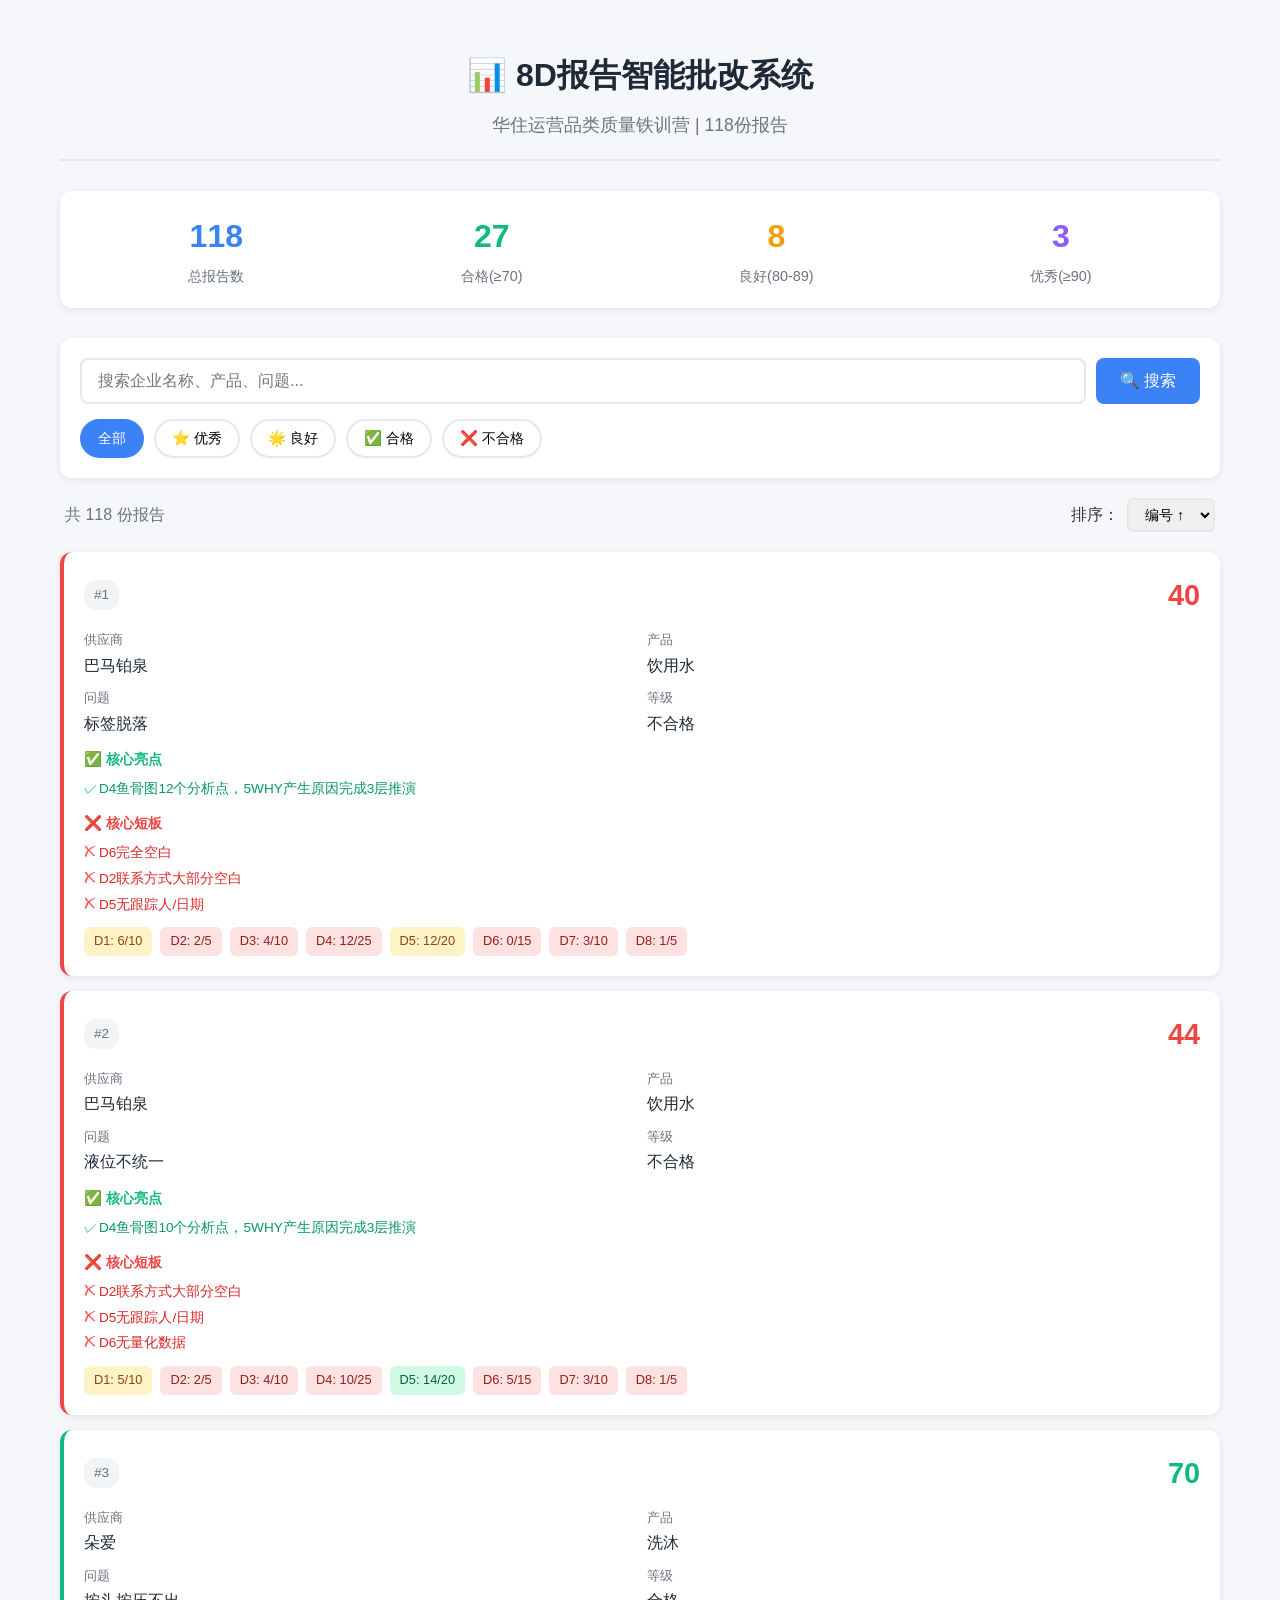
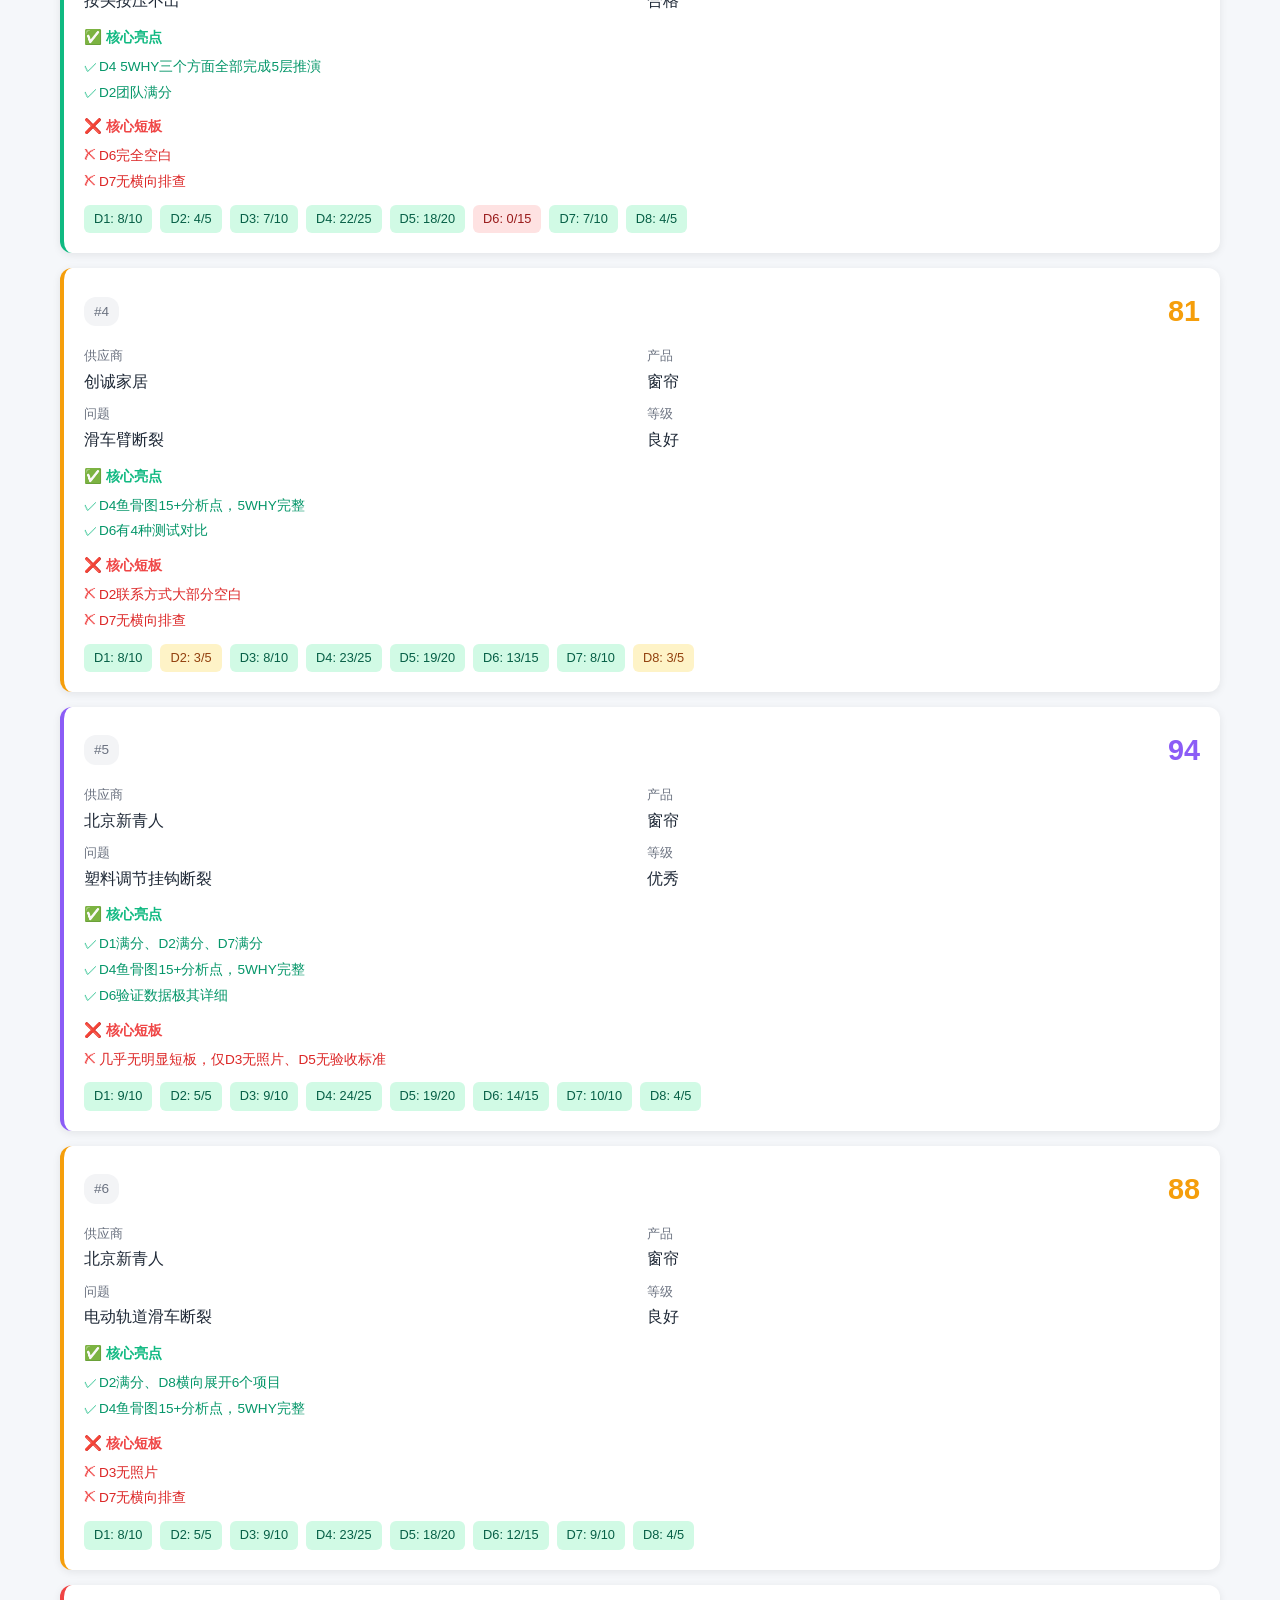
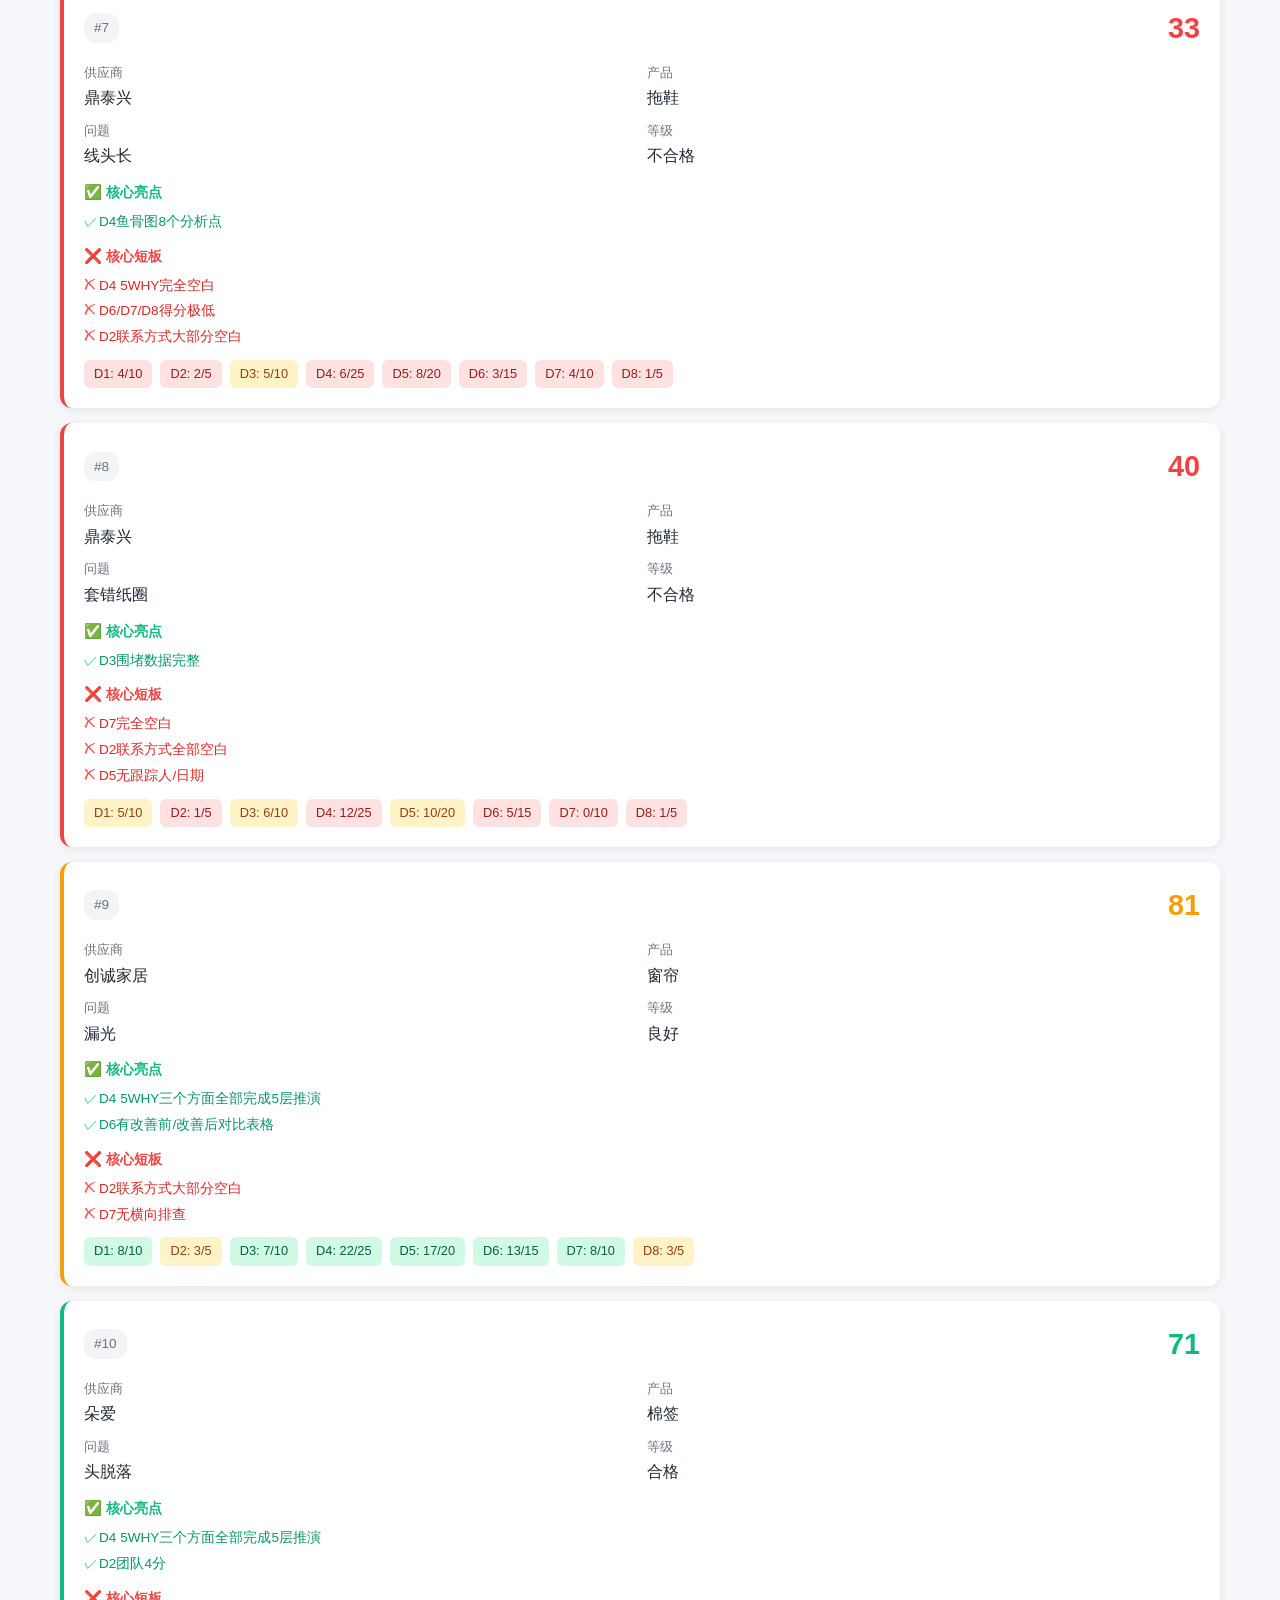
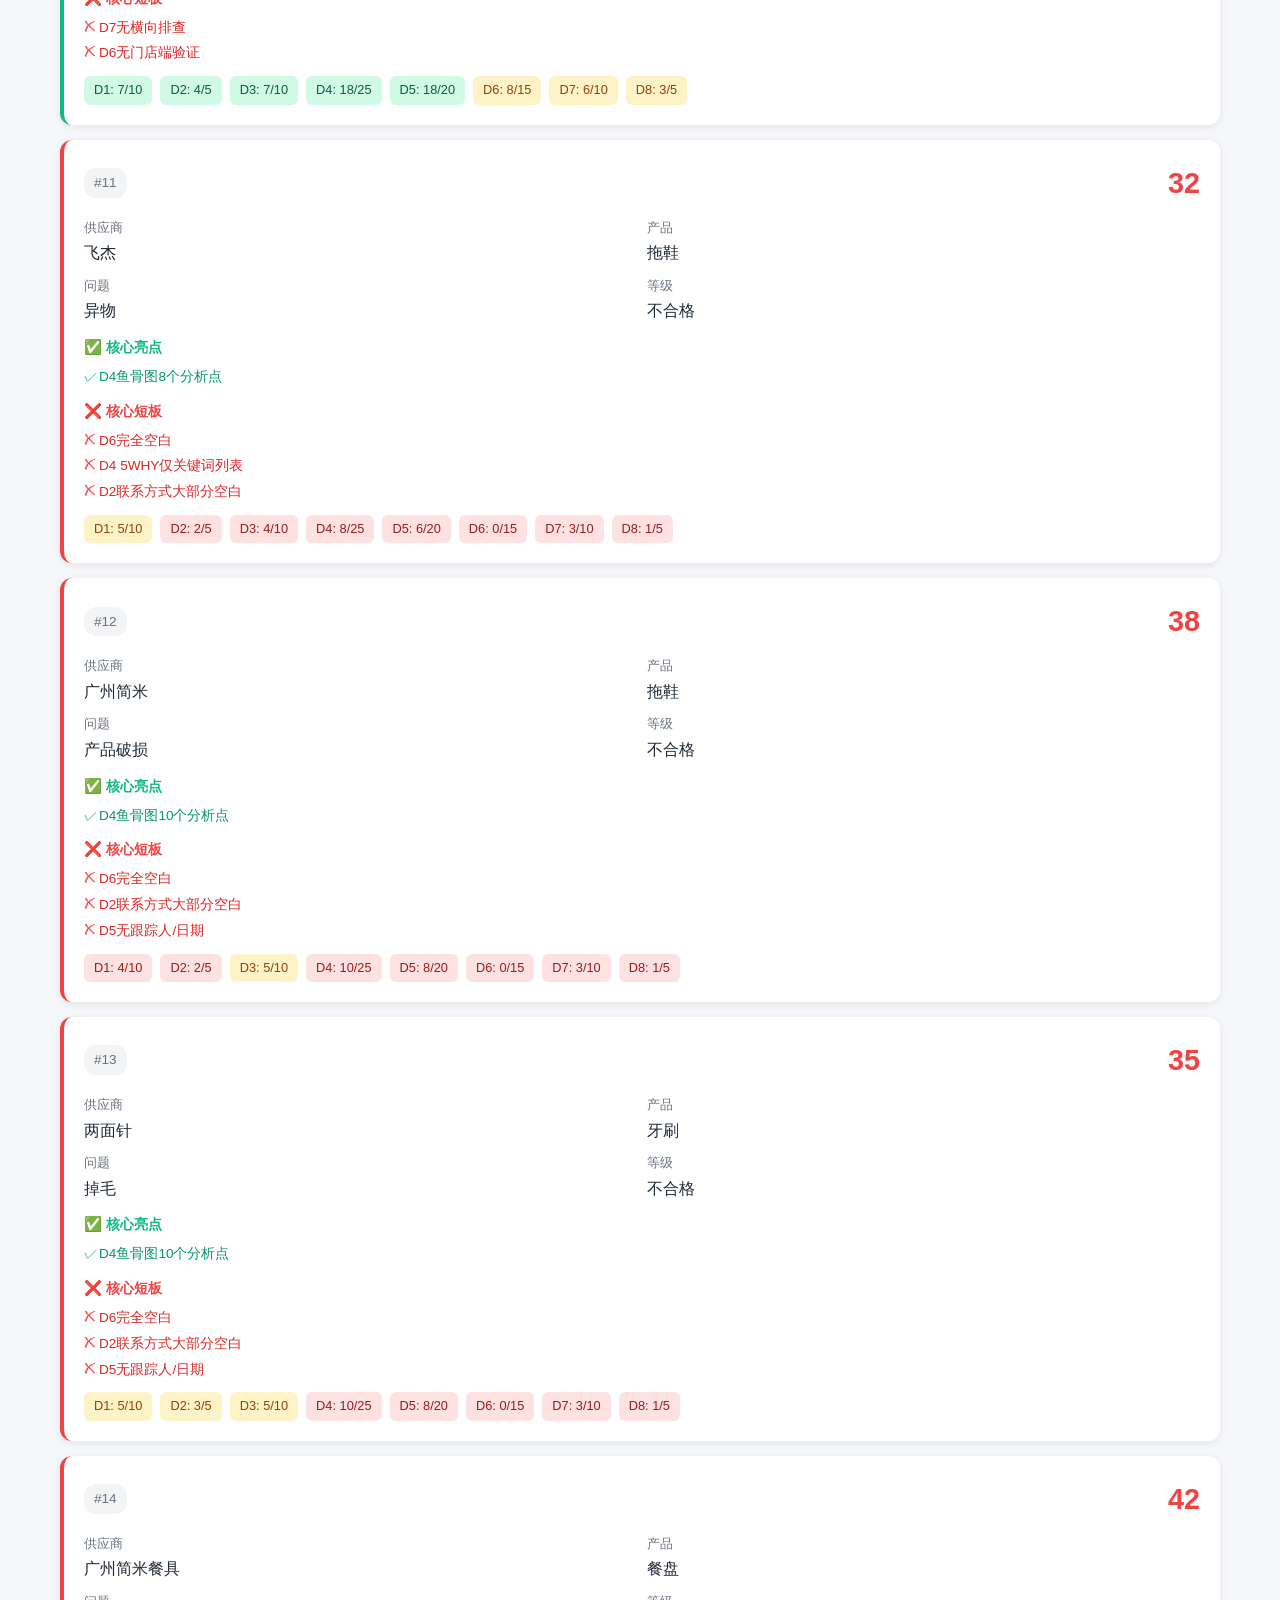
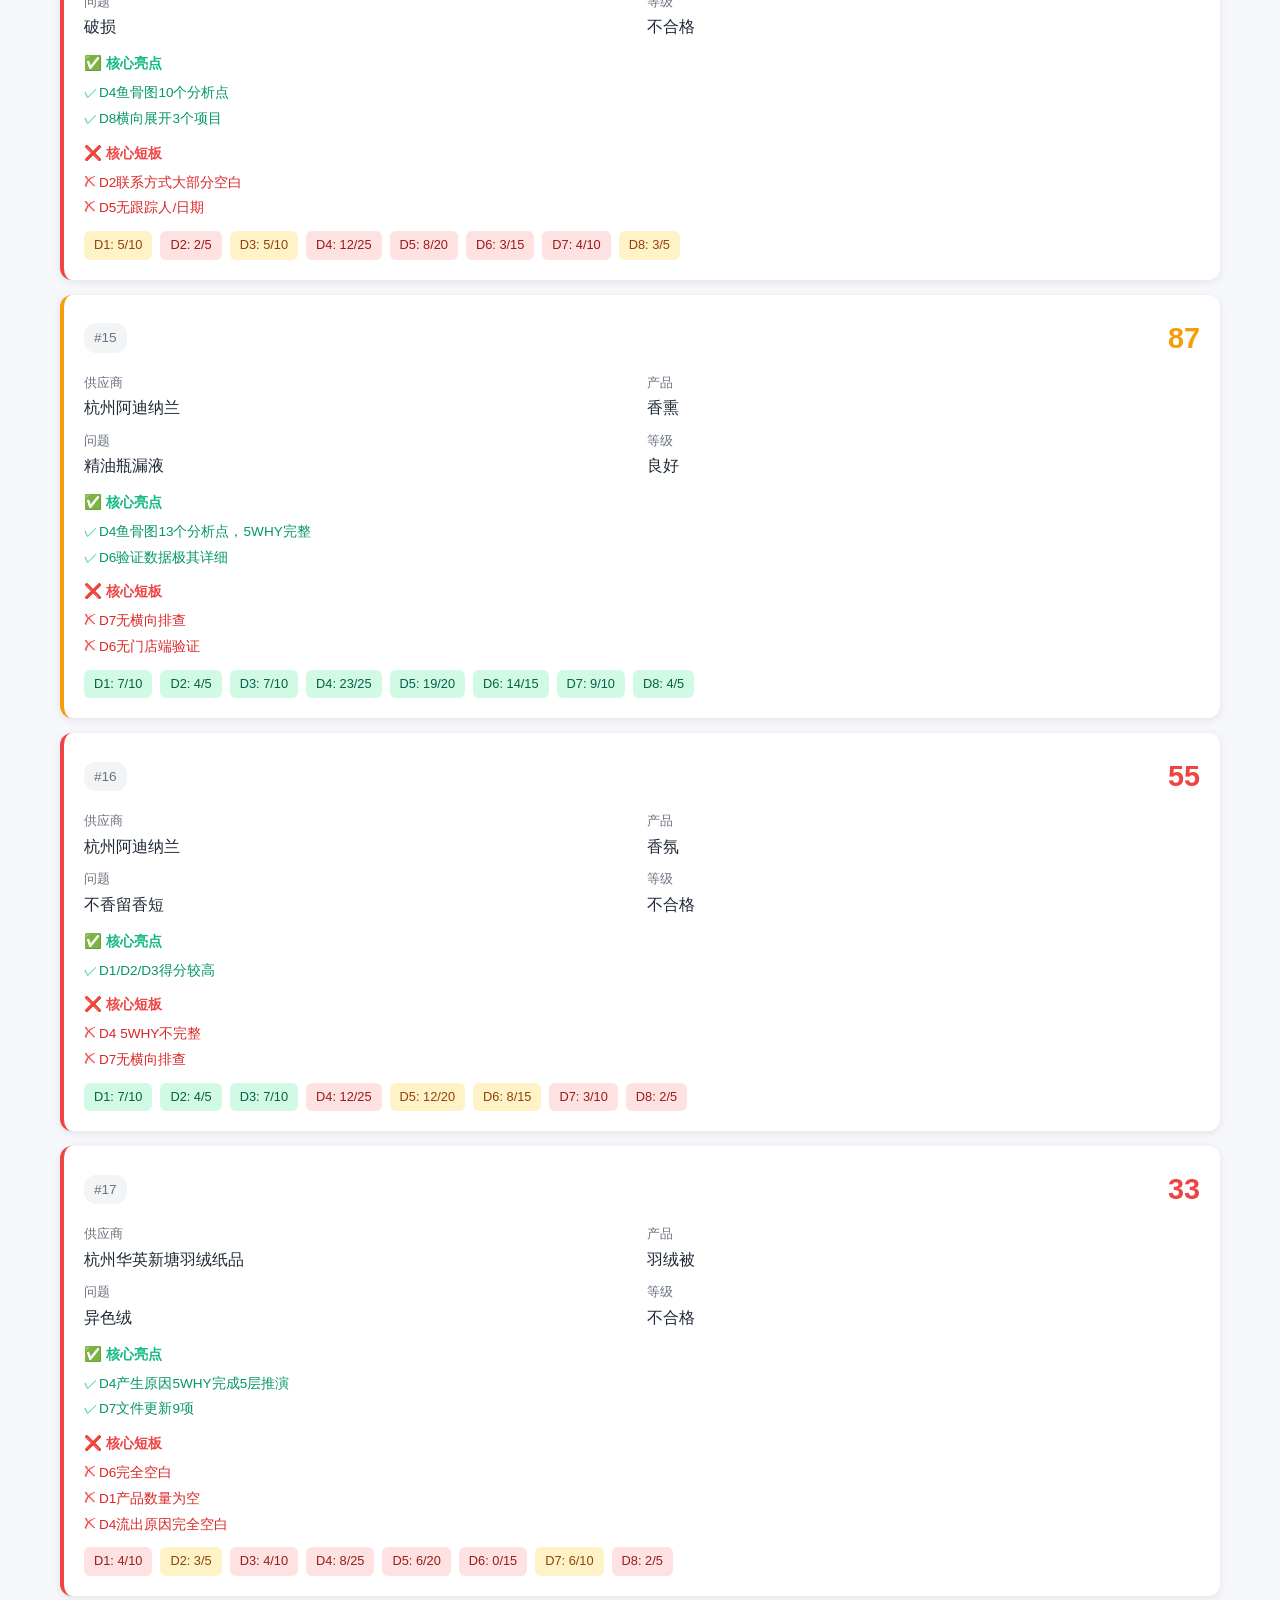
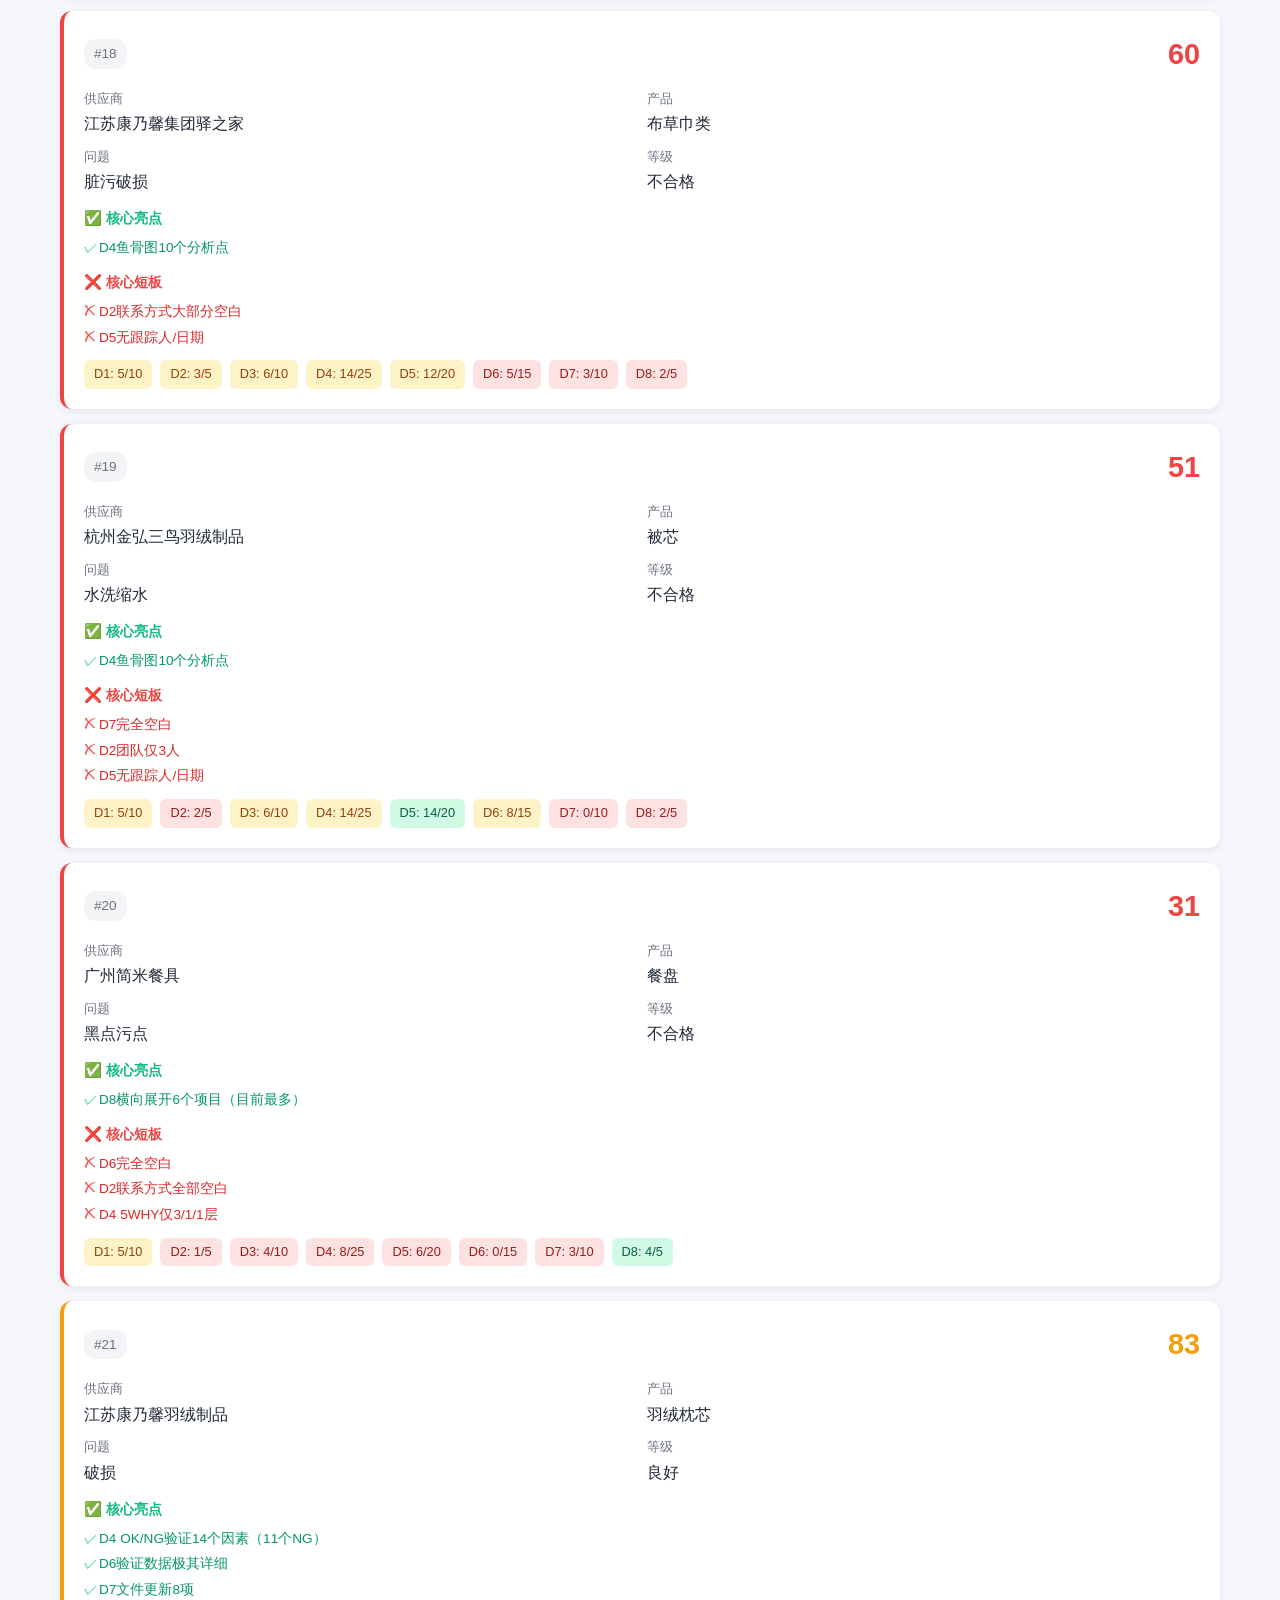
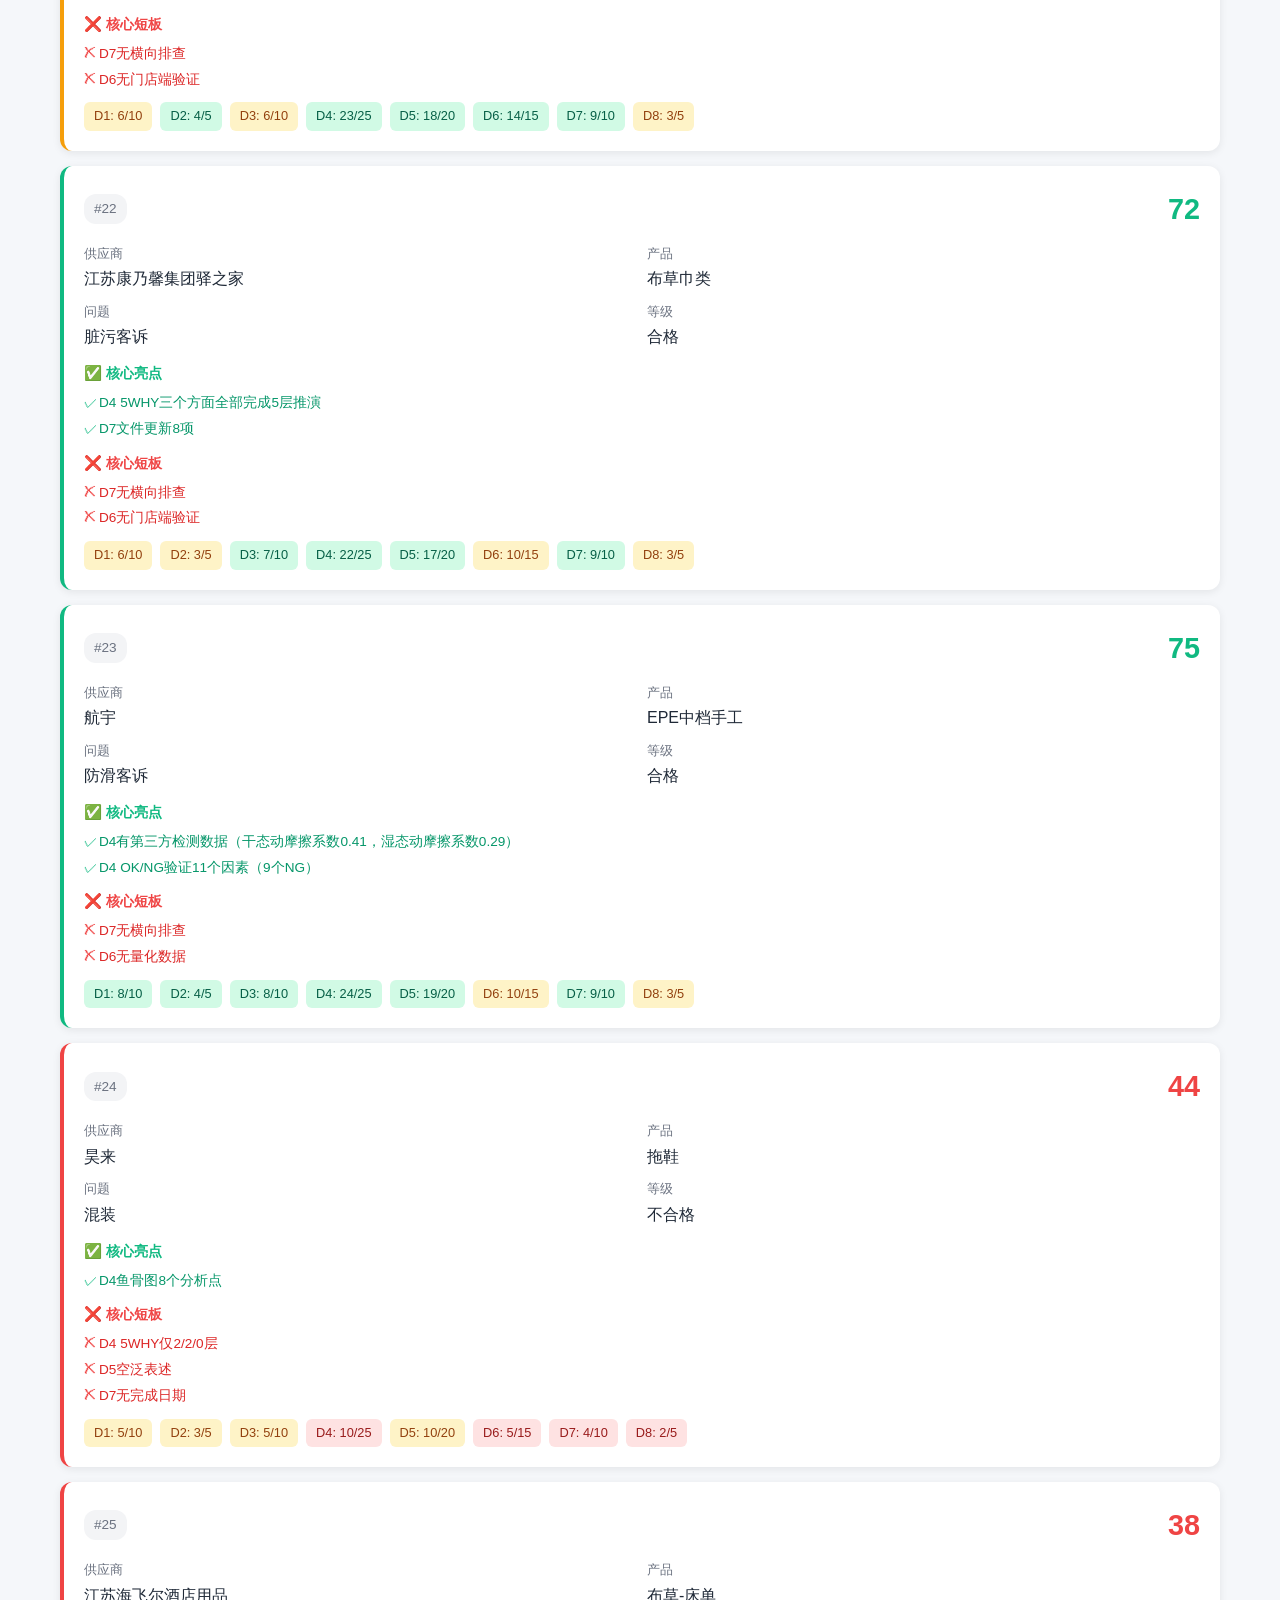
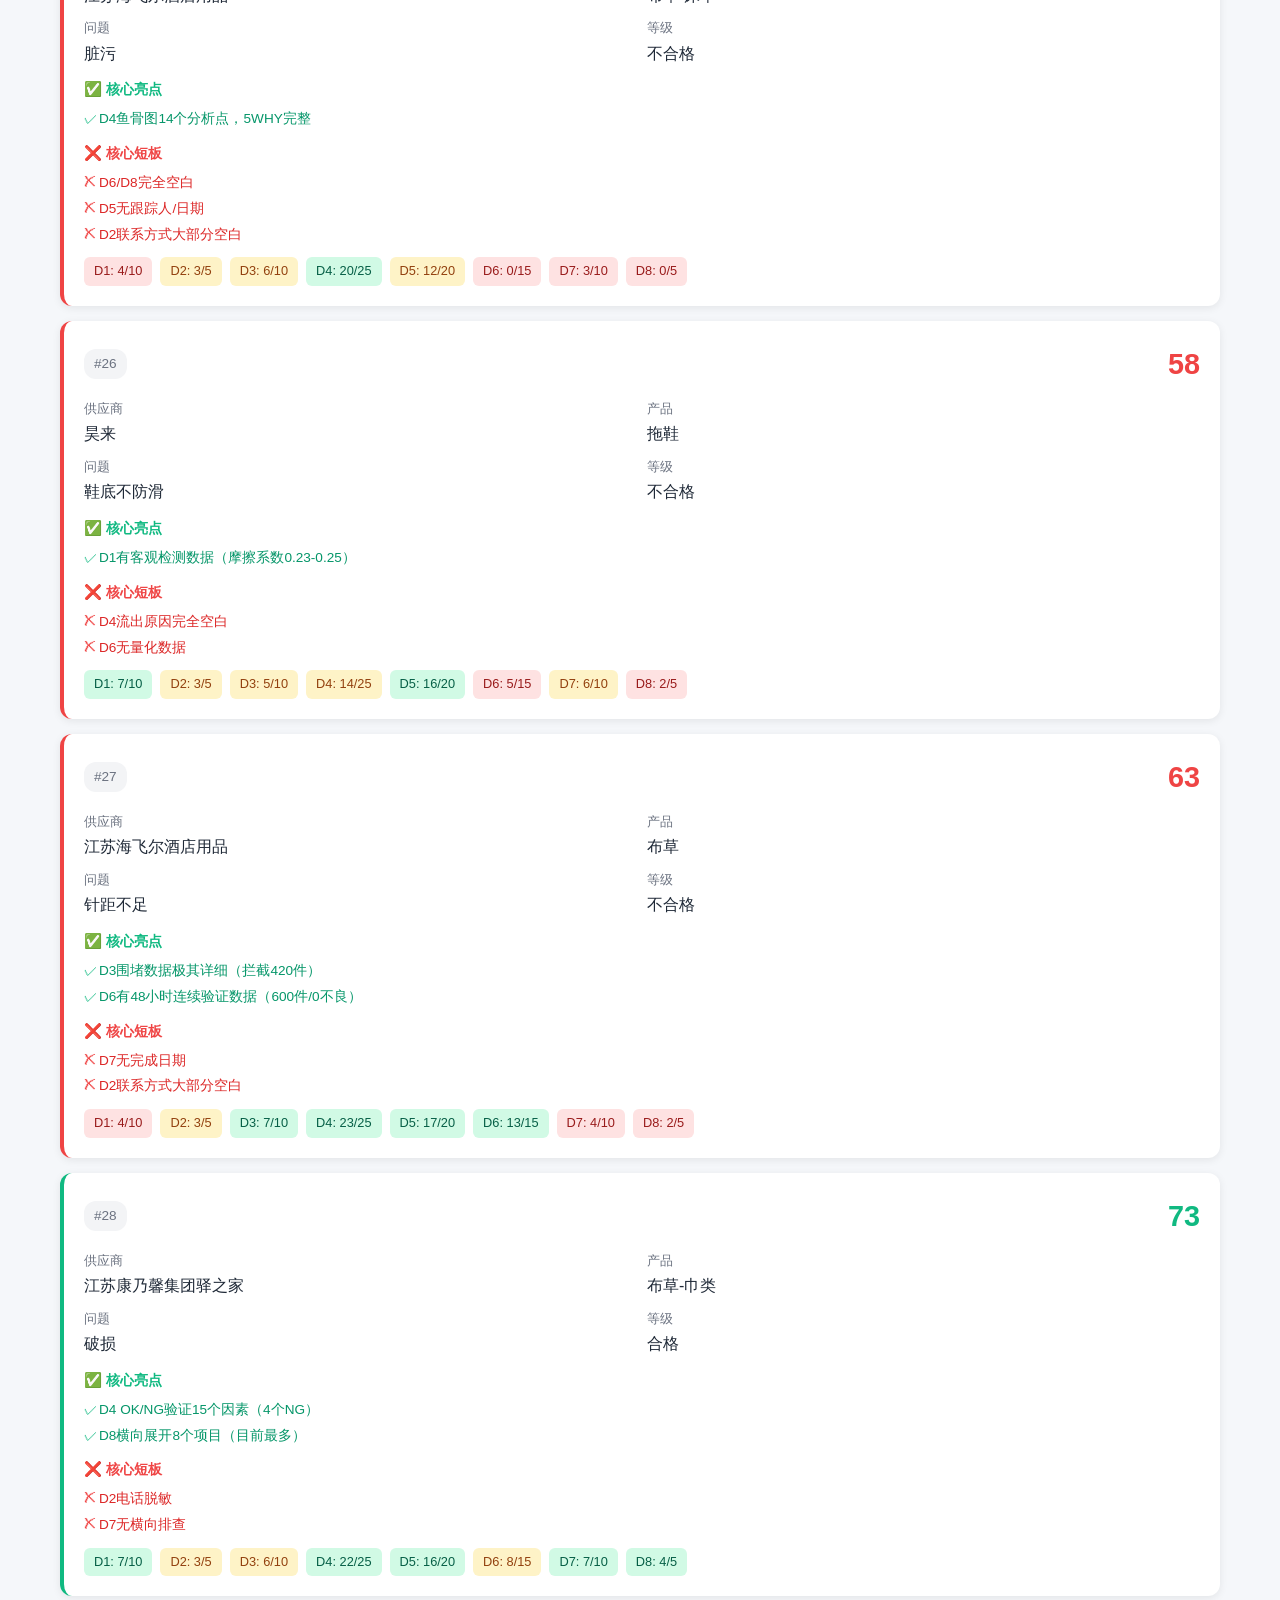
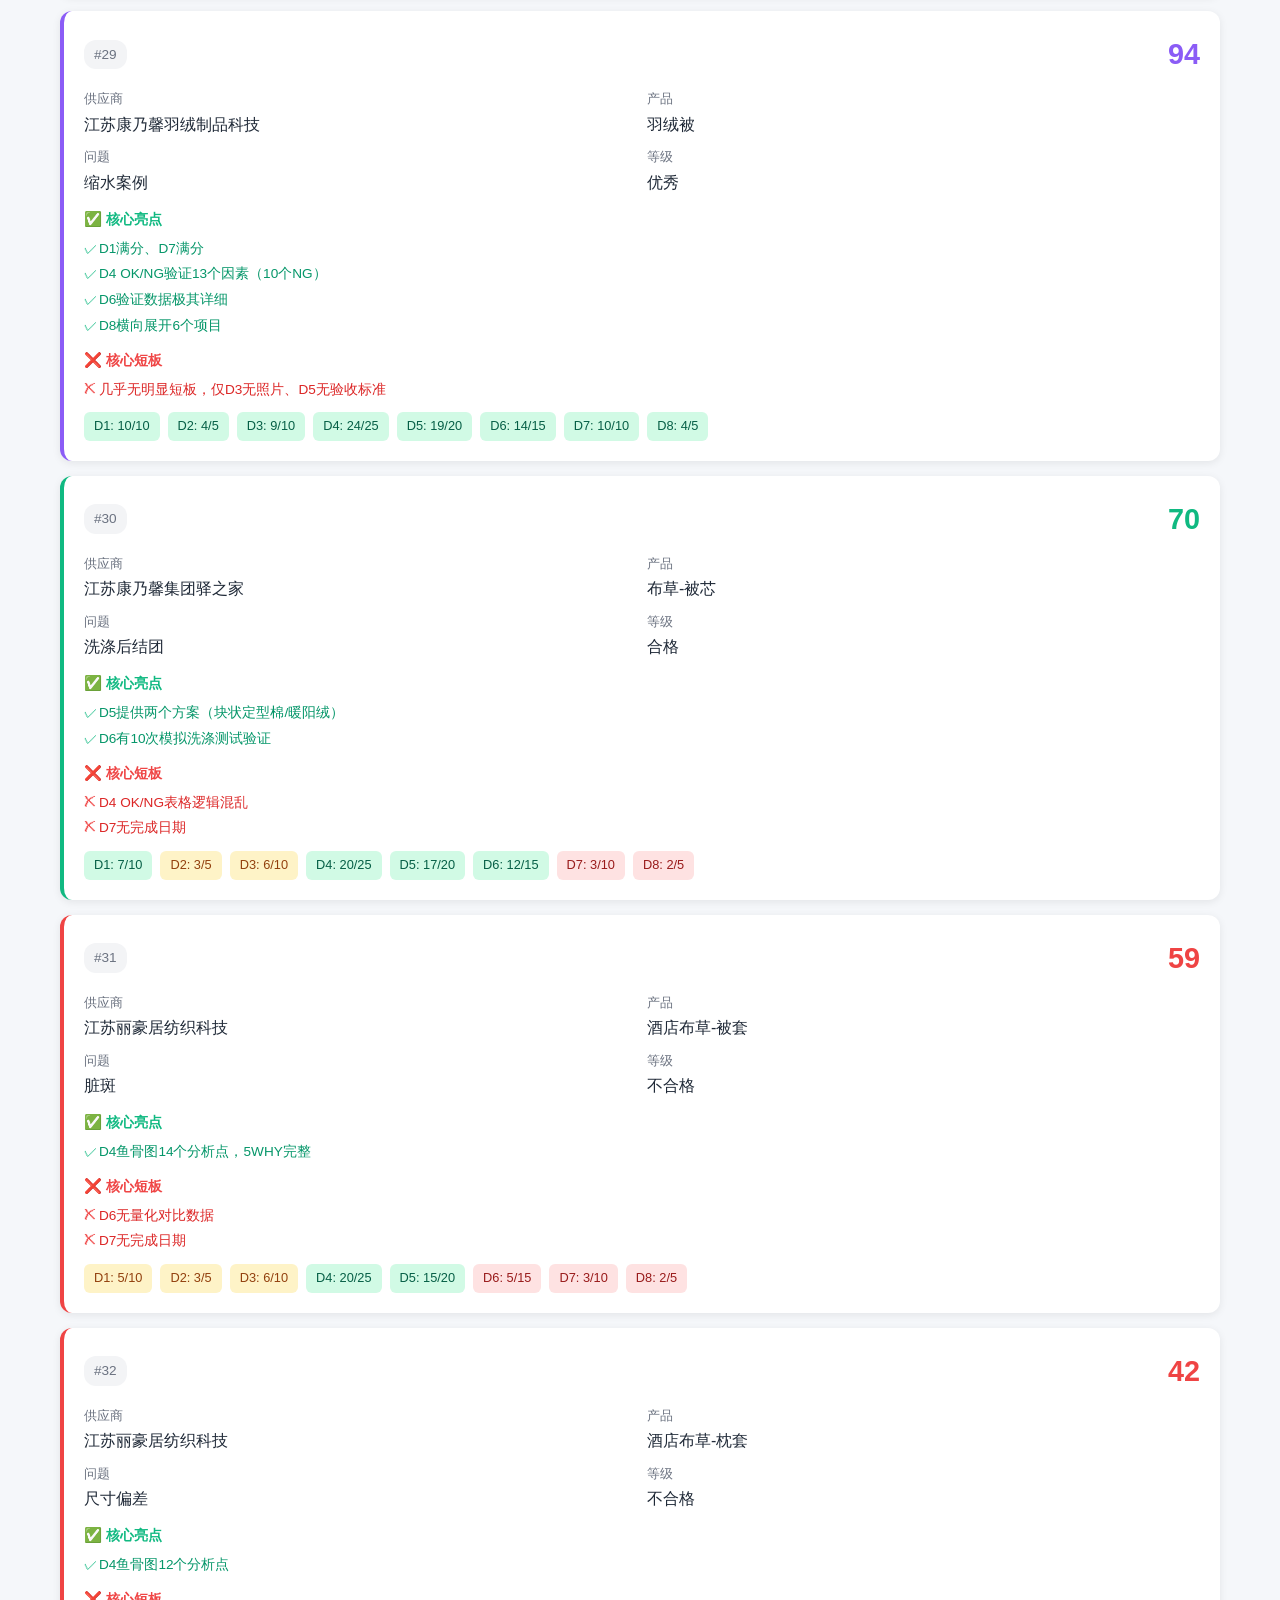
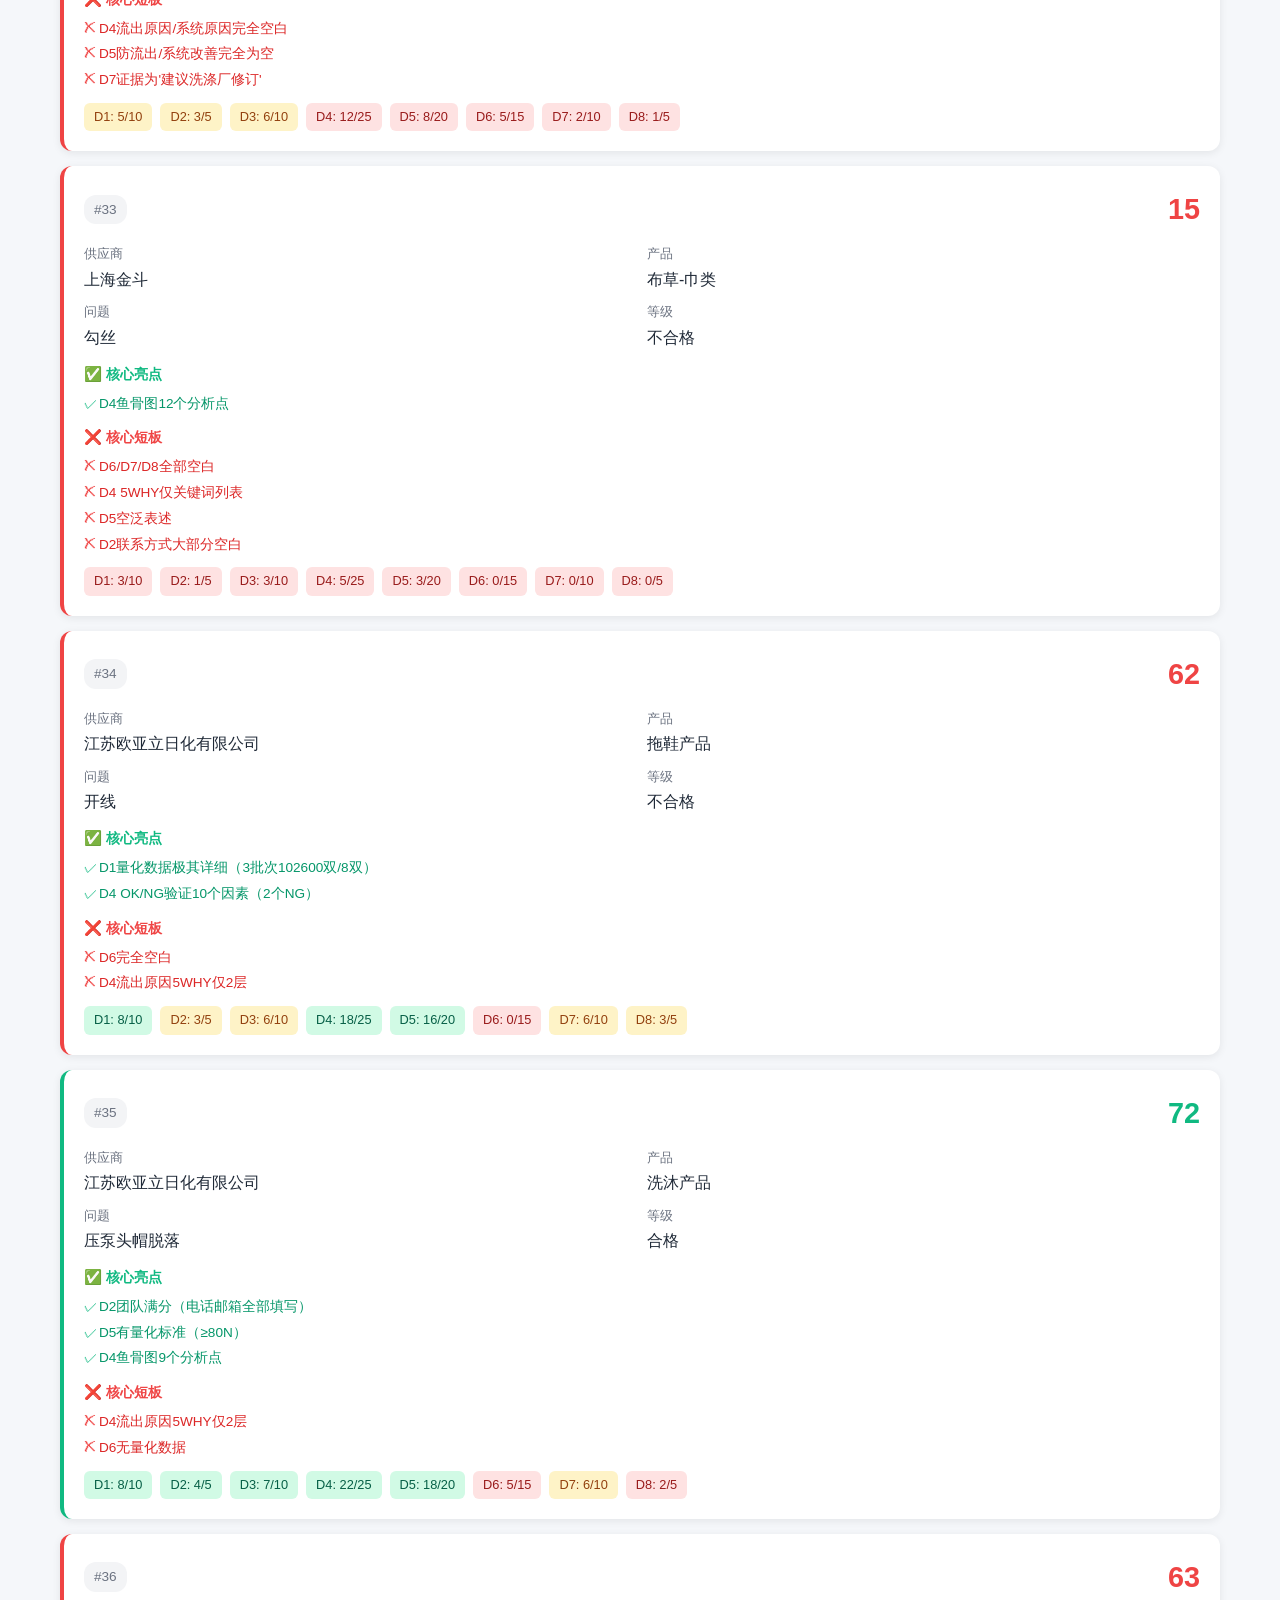
==== index.html @ 848d7a01 "feat: 8D报告智能批改系统 V1.0 - 118份报告完整数据" ====
<!DOCTYPE html>
<html lang="zh-CN">
<head>
    <meta charset="UTF-8">
    <meta name="viewport" content="width=device-width, initial-scale=1.0">
    <title>8D报告智能批改系统 - 华住运营品类质量铁训营</title>
    <link rel="stylesheet" href="css/style.css">
</head>
<body>
    <div class="container">
        <header>
            <h1>📊 8D报告智能批改系统</h1>
            <p class="subtitle">华住运营品类质量铁训营 | 118份报告</p>
        </header>

        <div class="stats-bar">
            <div class="stat-item">
                <span class="stat-number">118</span>
                <span class="stat-label">总报告数</span>
            </div>
            <div class="stat-item">
                <span class="stat-number" style="color: #10b981;">27</span>
                <span class="stat-label">合格(≥70)</span>
            </div>
            <div class="stat-item">
                <span class="stat-number" style="color: #f59e0b;">8</span>
                <span class="stat-label">良好(80-89)</span>
            </div>
            <div class="stat-item">
                <span class="stat-number" style="color: #8b5cf6;">3</span>
                <span class="stat-label">优秀(≥90)</span>
            </div>
        </div>

        <div class="search-section">
            <div class="search-box">
                <input type="text" id="searchInput" placeholder="搜索企业名称、产品、问题..." autocomplete="off">
                <button id="searchBtn" class="btn btn-primary">🔍 搜索</button>
            </div>
            <div class="filter-tags">
                <button class="filter-tag active" data-filter="all">全部</button>
                <button class="filter-tag" data-filter="优秀">⭐ 优秀</button>
                <button class="filter-tag" data-filter="良好">🌟 良好</button>
                <button class="filter-tag" data-filter="合格">✅ 合格</button>
                <button class="filter-tag" data-filter="不合格">❌ 不合格</button>
            </div>
        </div>

        <div class="results-info">
            <span id="resultsCount">共 118 份报告</span>
            <div class="sort-options">
                <label>排序：</label>
                <select id="sortSelect">
                    <option value="id-asc">编号 ↑</option>
                    <option value="id-desc">编号 ↓</option>
                    <option value="score-desc">分数 ↓</option>
                    <option value="score-asc">分数 ↑</option>
                </select>
            </div>
        </div>

        <div id="reportList" class="report-list">
            <!-- Reports will be rendered here -->
        </div>

        <div id="noResults" class="no-results" style="display: none;">
            <p>😔 没有找到匹配的报告</p>
            <p class="hint">请尝试其他搜索关键词</p>
        </div>
    </div>

    <script src="js/app.js"></script>
</body>
</html>
---- css/style.css ----
/* Global Styles */
* {
    margin: 0;
    padding: 0;
    box-sizing: border-box;
}

body {
    font-family: -apple-system, BlinkMacSystemFont, "Segoe UI", Roboto, "Helvetica Neue", Arial, sans-serif;
    background: #f5f7fa;
    color: #333;
    line-height: 1.6;
}

.container {
    max-width: 1200px;
    margin: 0 auto;
    padding: 20px;
}

/* Header */
header {
    text-align: center;
    padding: 30px 0 20px;
    border-bottom: 2px solid #e5e7eb;
    margin-bottom: 30px;
}

header h1 {
    font-size: 2em;
    color: #1f2937;
    margin-bottom: 10px;
}

.subtitle {
    color: #6b7280;
    font-size: 1.1em;
}

.back-link {
    display: inline-block;
    color: #3b82f6;
    text-decoration: none;
    margin-bottom: 15px;
    font-weight: 500;
}

.back-link:hover {
    text-decoration: underline;
}

/* Stats Bar */
.stats-bar {
    display: flex;
    justify-content: space-around;
    background: white;
    border-radius: 12px;
    padding: 20px;
    margin-bottom: 30px;
    box-shadow: 0 2px 8px rgba(0,0,0,0.08);
}

.stat-item {
    text-align: center;
}

.stat-number {
    display: block;
    font-size: 2em;
    font-weight: bold;
    color: #3b82f6;
}

.stat-label {
    color: #6b7280;
    font-size: 0.9em;
}

/* Search Section */
.search-section {
    background: white;
    border-radius: 12px;
    padding: 20px;
    margin-bottom: 20px;
    box-shadow: 0 2px 8px rgba(0,0,0,0.08);
}

.search-box {
    display: flex;
    gap: 10px;
    margin-bottom: 15px;
}

.search-box input {
    flex: 1;
    padding: 12px 16px;
    border: 2px solid #e5e7eb;
    border-radius: 8px;
    font-size: 1em;
    outline: none;
    transition: border-color 0.3s;
}

.search-box input:focus {
    border-color: #3b82f6;
}

.btn {
    padding: 12px 24px;
    border: none;
    border-radius: 8px;
    font-size: 1em;
    cursor: pointer;
    transition: all 0.3s;
}

.btn-primary {
    background: #3b82f6;
    color: white;
}

.btn-primary:hover {
    background: #2563eb;
}

.filter-tags {
    display: flex;
    gap: 10px;
    flex-wrap: wrap;
}

.filter-tag {
    padding: 8px 16px;
    border: 2px solid #e5e7eb;
    border-radius: 20px;
    background: white;
    cursor: pointer;
    transition: all 0.3s;
    font-size: 0.9em;
}

.filter-tag:hover {
    border-color: #3b82f6;
    color: #3b82f6;
}

.filter-tag.active {
    background: #3b82f6;
    color: white;
    border-color: #3b82f6;
}

/* Results Info */
.results-info {
    display: flex;
    justify-content: space-between;
    align-items: center;
    margin-bottom: 20px;
    padding: 0 5px;
}

#resultsCount {
    font-weight: 500;
    color: #6b7280;
}

.sort-options {
    display: flex;
    align-items: center;
    gap: 8px;
}

.sort-options select {
    padding: 6px 12px;
    border: 2px solid #e5e7eb;
    border-radius: 6px;
    font-size: 0.9em;
    outline: none;
    cursor: pointer;
}

/* Report List */
.report-list {
    display: grid;
    gap: 15px;
}

.report-card {
    background: white;
    border-radius: 12px;
    padding: 20px;
    box-shadow: 0 2px 8px rgba(0,0,0,0.08);
    cursor: pointer;
    transition: all 0.3s;
    border-left: 4px solid #e5e7eb;
}

.report-card:hover {
    box-shadow: 0 4px 16px rgba(0,0,0,0.12);
    transform: translateY(-2px);
}

.report-card.excellent {
    border-left-color: #8b5cf6;
}

.report-card.good {
    border-left-color: #f59e0b;
}

.report-card.pass {
    border-left-color: #10b981;
}

.report-card.fail {
    border-left-color: #ef4444;
}

.report-header {
    display: flex;
    justify-content: space-between;
    align-items: center;
    margin-bottom: 12px;
}

.report-id {
    font-size: 0.85em;
    color: #6b7280;
    background: #f3f4f6;
    padding: 4px 10px;
    border-radius: 12px;
}

.report-score {
    font-size: 1.8em;
    font-weight: bold;
}

.report-score.excellent { color: #8b5cf6; }
.report-score.good { color: #f59e0b; }
.report-score.pass { color: #10b981; }
.report-score.fail { color: #ef4444; }

.report-info {
    display: grid;
    grid-template-columns: 1fr 1fr;
    gap: 10px;
    margin-bottom: 12px;
}

.report-info-item {
    display: flex;
    flex-direction: column;
}

.report-info-label {
    font-size: 0.8em;
    color: #6b7280;
    margin-bottom: 2px;
}

.report-info-value {
    font-weight: 500;
    color: #1f2937;
}

.report-highlights {
    margin-bottom: 10px;
}

.report-highlights h4 {
    font-size: 0.9em;
    color: #10b981;
    margin-bottom: 5px;
}

.report-highlights ul {
    list-style: none;
    padding-left: 0;
}

.report-highlights li {
    font-size: 0.85em;
    color: #059669;
    padding: 2px 0;
    padding-left: 15px;
    position: relative;
}

.report-highlights li::before {
    content: "✓";
    position: absolute;
    left: 0;
    color: #10b981;
}

.report-shortcomings {
    margin-bottom: 10px;
}

.report-shortcomings h4 {
    font-size: 0.9em;
    color: #ef4444;
    margin-bottom: 5px;
}

.report-shortcomings ul {
    list-style: none;
    padding-left: 0;
}

.report-shortcomings li {
    font-size: 0.85em;
    color: #dc2626;
    padding: 2px 0;
    padding-left: 15px;
    position: relative;
}

.report-shortcomings li::before {
    content: "✗";
    position: absolute;
    left: 0;
    color: #ef4444;
}

.scores-bar {
    display: flex;
    gap: 8px;
    flex-wrap: wrap;
}

.score-badge {
    padding: 4px 10px;
    border-radius: 6px;
    font-size: 0.8em;
    font-weight: 500;
    background: #f3f4f6;
    color: #4b5563;
}

.score-badge.high {
    background: #d1fae5;
    color: #065f46;
}

.score-badge.medium {
    background: #fef3c7;
    color: #92400e;
}

.score-badge.low {
    background: #fee2e2;
    color: #991b1b;
}

/* Report Detail Page */
.detail-header {
    background: white;
    border-radius: 12px;
    padding: 30px;
    margin-bottom: 30px;
    box-shadow: 0 2px 8px rgba(0,0,0,0.08);
}

.detail-title {
    font-size: 1.8em;
    margin-bottom: 20px;
    color: #1f2937;
}

.detail-scores {
    display: grid;
    grid-template-columns: repeat(4, 1fr);
    gap: 15px;
    margin-bottom: 20px;
}

.detail-score-item {
    text-align: center;
    padding: 15px;
    background: #f9fafb;
    border-radius: 8px;
}

.detail-score-label {
    font-size: 0.85em;
    color: #6b7280;
    margin-bottom: 5px;
}

.detail-score-value {
    font-size: 1.5em;
    font-weight: bold;
}

.detail-score-max {
    font-size: 0.8em;
    color: #9ca3af;
}

.detail-section {
    background: white;
    border-radius: 12px;
    padding: 25px;
    margin-bottom: 20px;
    box-shadow: 0 2px 8px rgba(0,0,0,0.08);
}

.detail-section h2 {
    font-size: 1.3em;
    margin-bottom: 15px;
    color: #1f2937;
    border-bottom: 2px solid #e5e7eb;
    padding-bottom: 10px;
}

.detail-dimension {
    margin-bottom: 20px;
    padding: 15px;
    background: #f9fafb;
    border-radius: 8px;
}

.detail-dimension-header {
    display: flex;
    justify-content: space-between;
    align-items: center;
    margin-bottom: 10px;
}

.detail-dimension-title {
    font-weight: 600;
    color: #1f2937;
}

.detail-dimension-score {
    font-size: 1.2em;
    font-weight: bold;
}

.detail-dimension-content {
    display: grid;
    grid-template-columns: 1fr 1fr;
    gap: 15px;
}

.detail-highlights, .detail-shortcomings {
    padding: 10px;
    border-radius: 6px;
}

.detail-highlights {
    background: #f0fdf4;
    border-left: 3px solid #10b981;
}

.detail-shortcomings {
    background: #fef2f2;
    border-left: 3px solid #ef4444;
}

.detail-highlights h4, .detail-shortcomings h4 {
    font-size: 0.9em;
    margin-bottom: 5px;
}

.detail-highlights h4 {
    color: #059669;
}

.detail-shortcomings h4 {
    color: #dc2626;
}

.detail-highlights p, .detail-shortcomings p {
    font-size: 0.9em;
    line-height: 1.5;
}

.detail-highlights p {
    color: #065f46;
}

.detail-shortcomings p {
    color: #991b1b;
}

/* Comparison Section */
.comparison-section {
    background: white;
    border-radius: 12px;
    padding: 25px;
    margin-bottom: 20px;
    box-shadow: 0 2px 8px rgba(0,0,0,0.08);
}

.comparison-section h2 {
    font-size: 1.3em;
    margin-bottom: 15px;
    color: #1f2937;
    border-bottom: 2px solid #e5e7eb;
    padding-bottom: 10px;
}

/* Suggestions Section */
.suggestions-section {
    background: white;
    border-radius: 12px;
    padding: 25px;
    margin-bottom: 20px;
    box-shadow: 0 2px 8px rgba(0,0,0,0.08);
}

.suggestions-section h2 {
    font-size: 1.3em;
    margin-bottom: 15px;
    color: #1f2937;
    border-bottom: 2px solid #e5e7eb;
    padding-bottom: 10px;
}

.suggestions-content {
    padding: 15px;
    background: #eff6ff;
    border-radius: 8px;
    border-left: 3px solid #3b82f6;
}

.suggestions-content p {
    margin-bottom: 10px;
    line-height: 1.6;
}

/* No Results */
.no-results {
    text-align: center;
    padding: 60px 20px;
    background: white;
    border-radius: 12px;
    box-shadow: 0 2px 8px rgba(0,0,0,0.08);
}

.no-results p {
    font-size: 1.2em;
    color: #6b7280;
    margin-bottom: 10px;
}

.hint {
    font-size: 0.9em !important;
    color: #9ca3af !important;
}

/* Responsive */
@media (max-width: 768px) {
    .stats-bar {
        flex-wrap: wrap;
        gap: 15px;
    }

    .stat-item {
        flex: 1;
        min-width: 100px;
    }

    .detail-scores {
        grid-template-columns: repeat(2, 1fr);
    }

    .detail-dimension-content {
        grid-template-columns: 1fr;
    }

    .report-info {
        grid-template-columns: 1fr;
    }

    .search-box {
        flex-direction: column;
    }

    .filter-tags {
        justify-content: center;
    }
}

/* Loading */
.loading {
    text-align: center;
    padding: 40px;
    color: #6b7280;
}

.loading::after {
    content: "";
    display: inline-block;
    width: 20px;
    height: 20px;
    border: 2px solid #e5e7eb;
    border-top-color: #3b82f6;
    border-radius: 50%;
    animation: spin 0.8s linear infinite;
    margin-left: 10px;
    vertical-align: middle;
}

@keyframes spin {
    to { transform: rotate(360deg); }
}
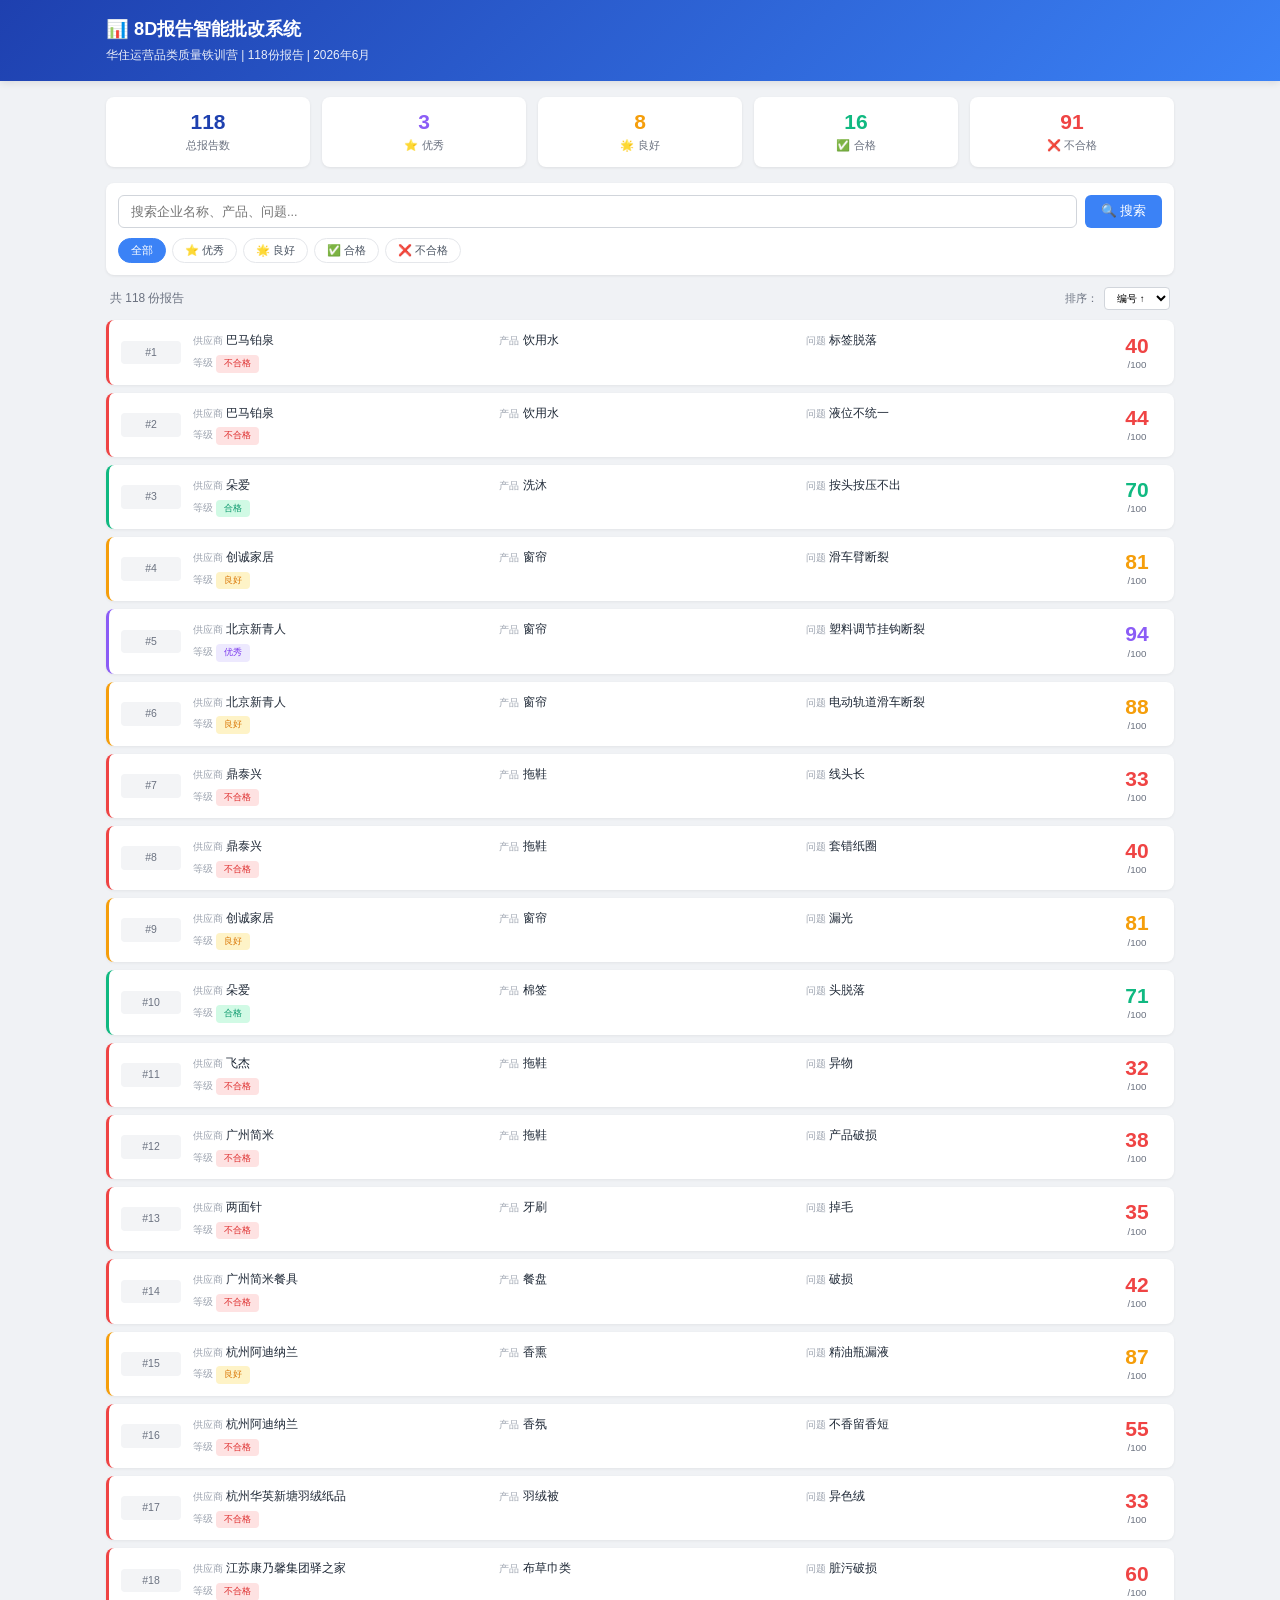
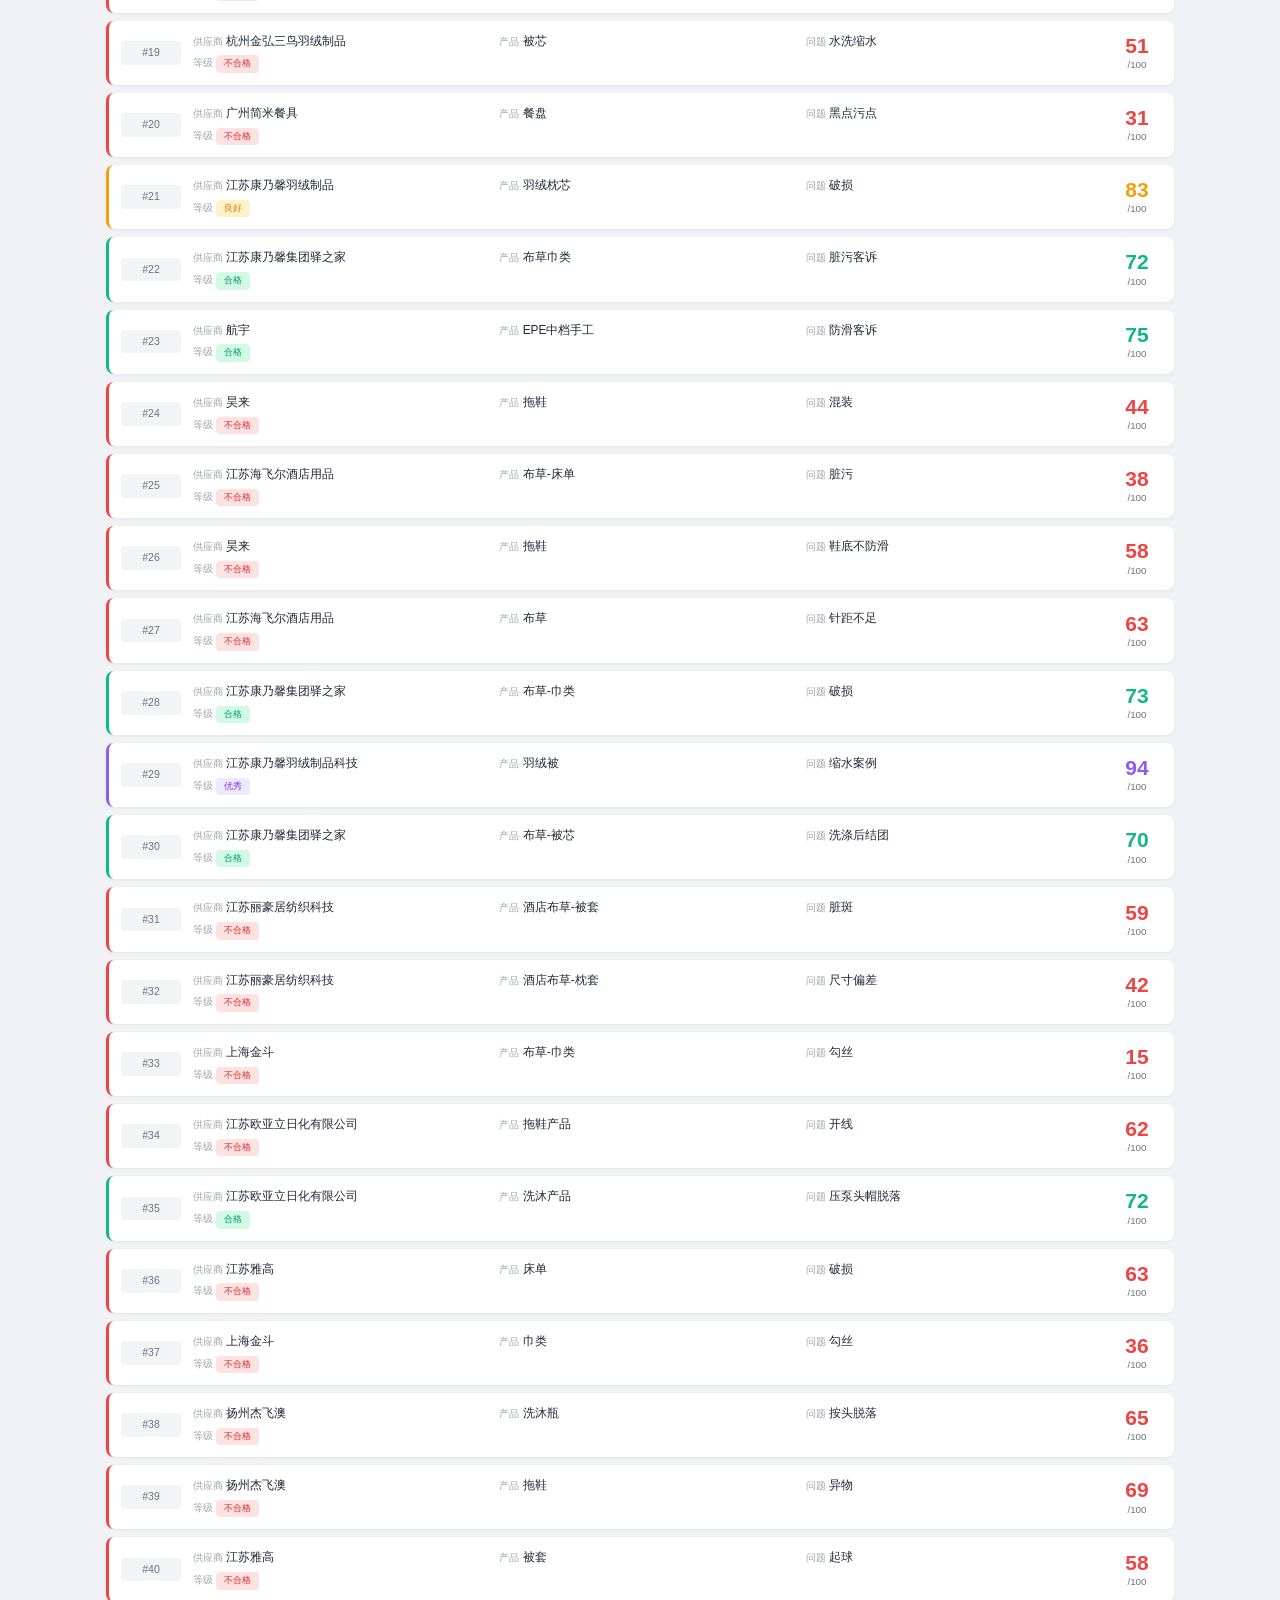
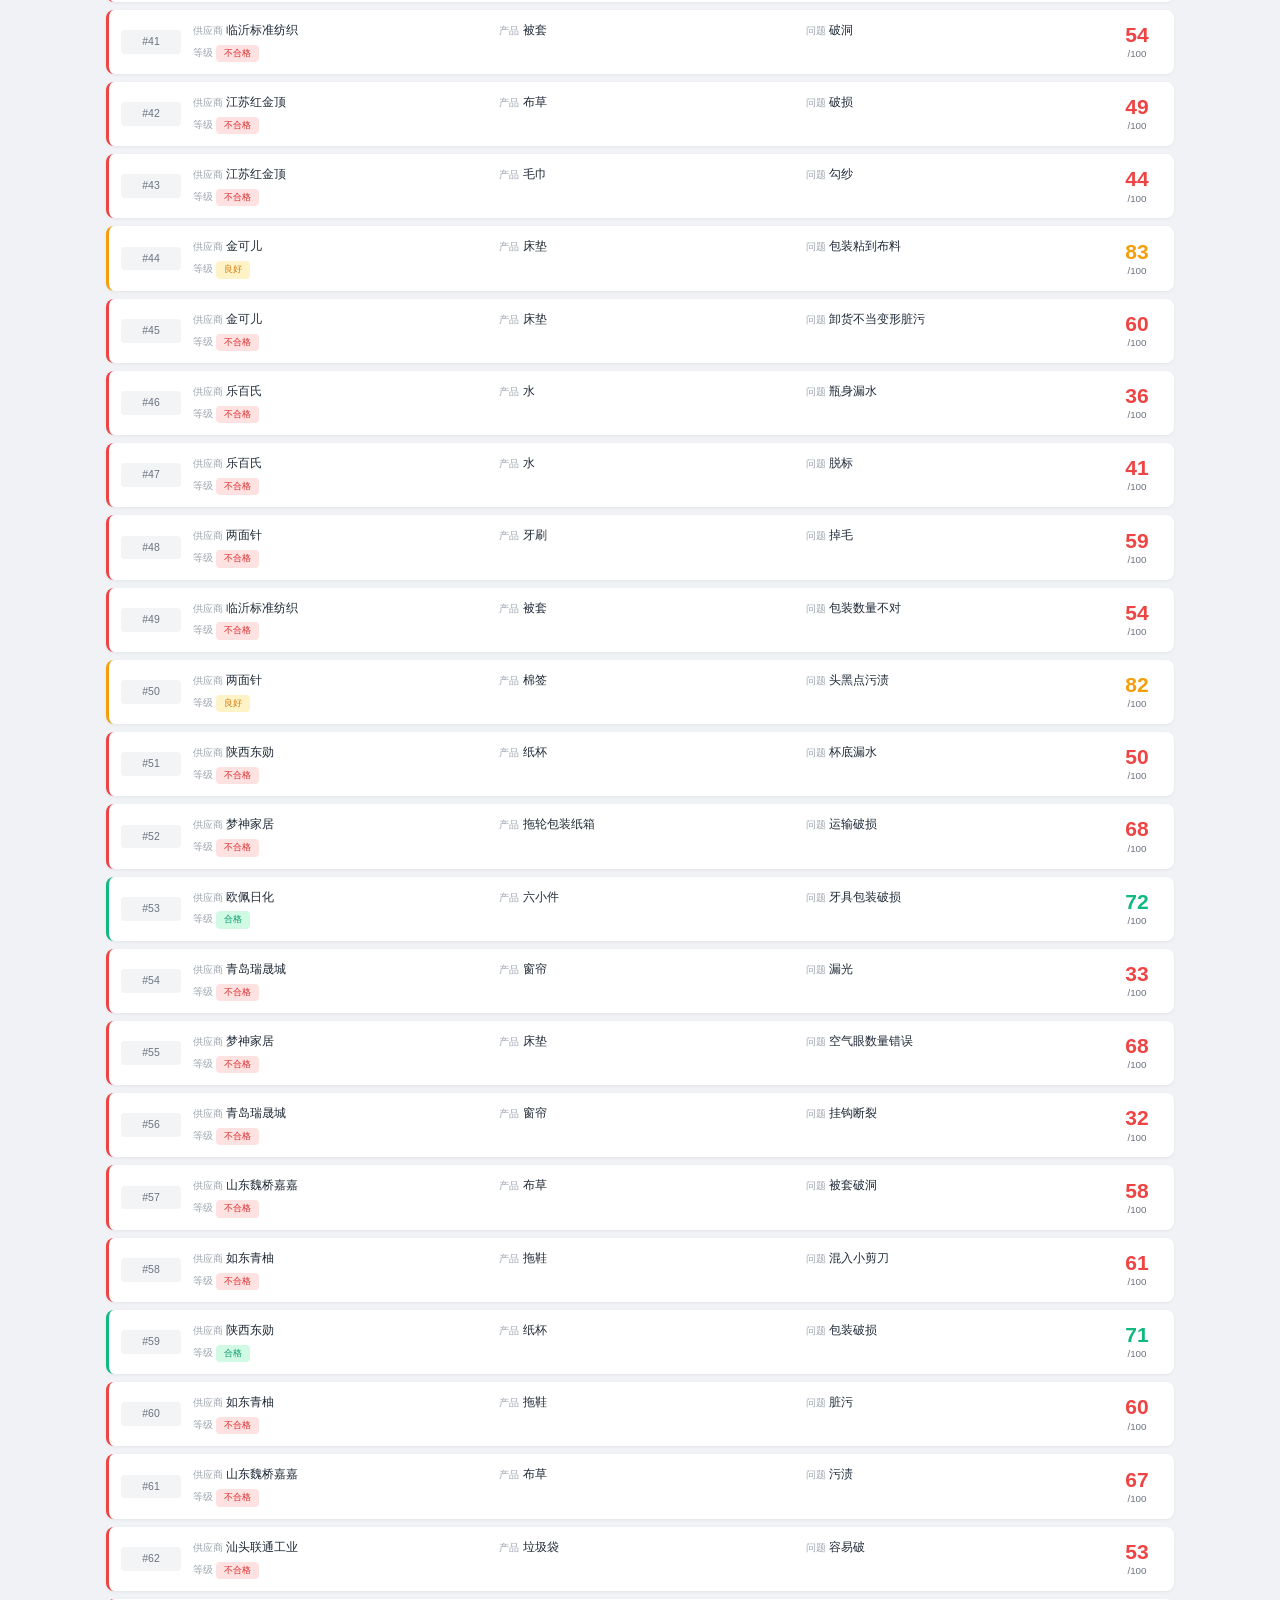
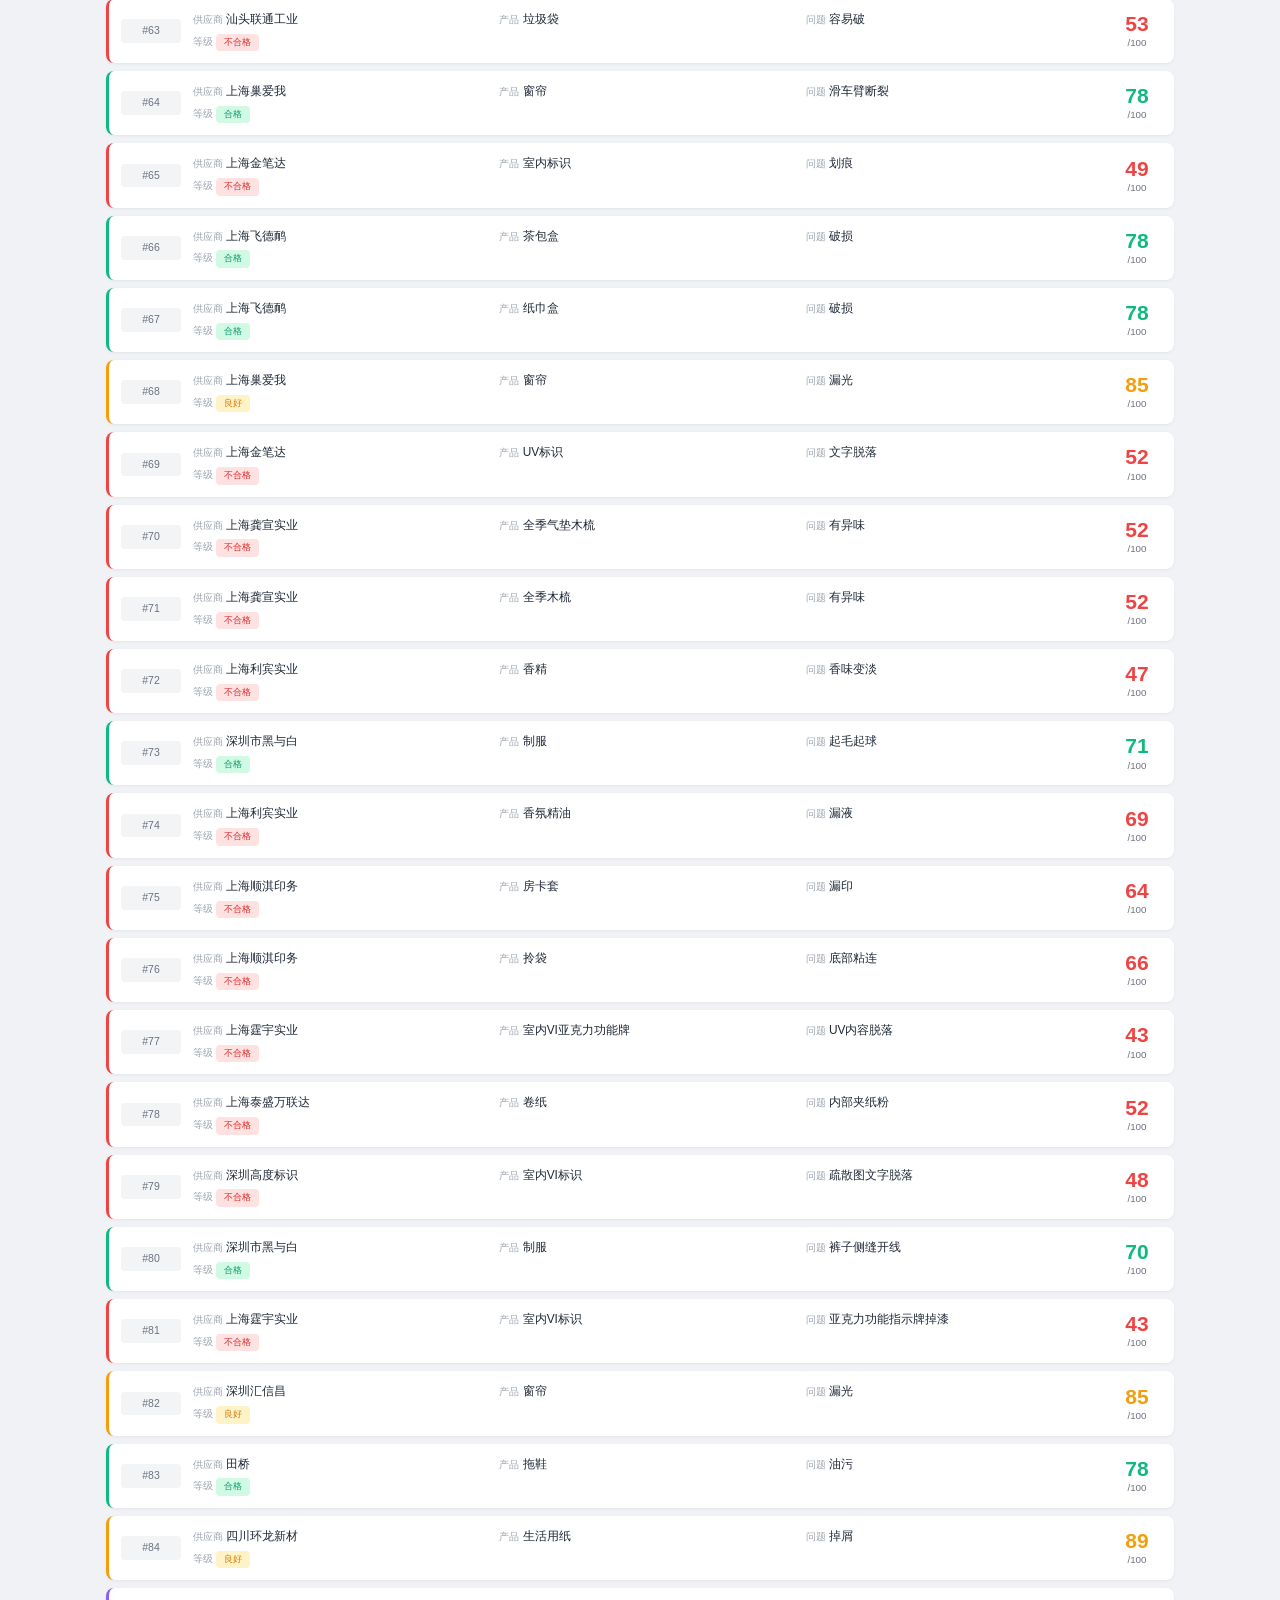
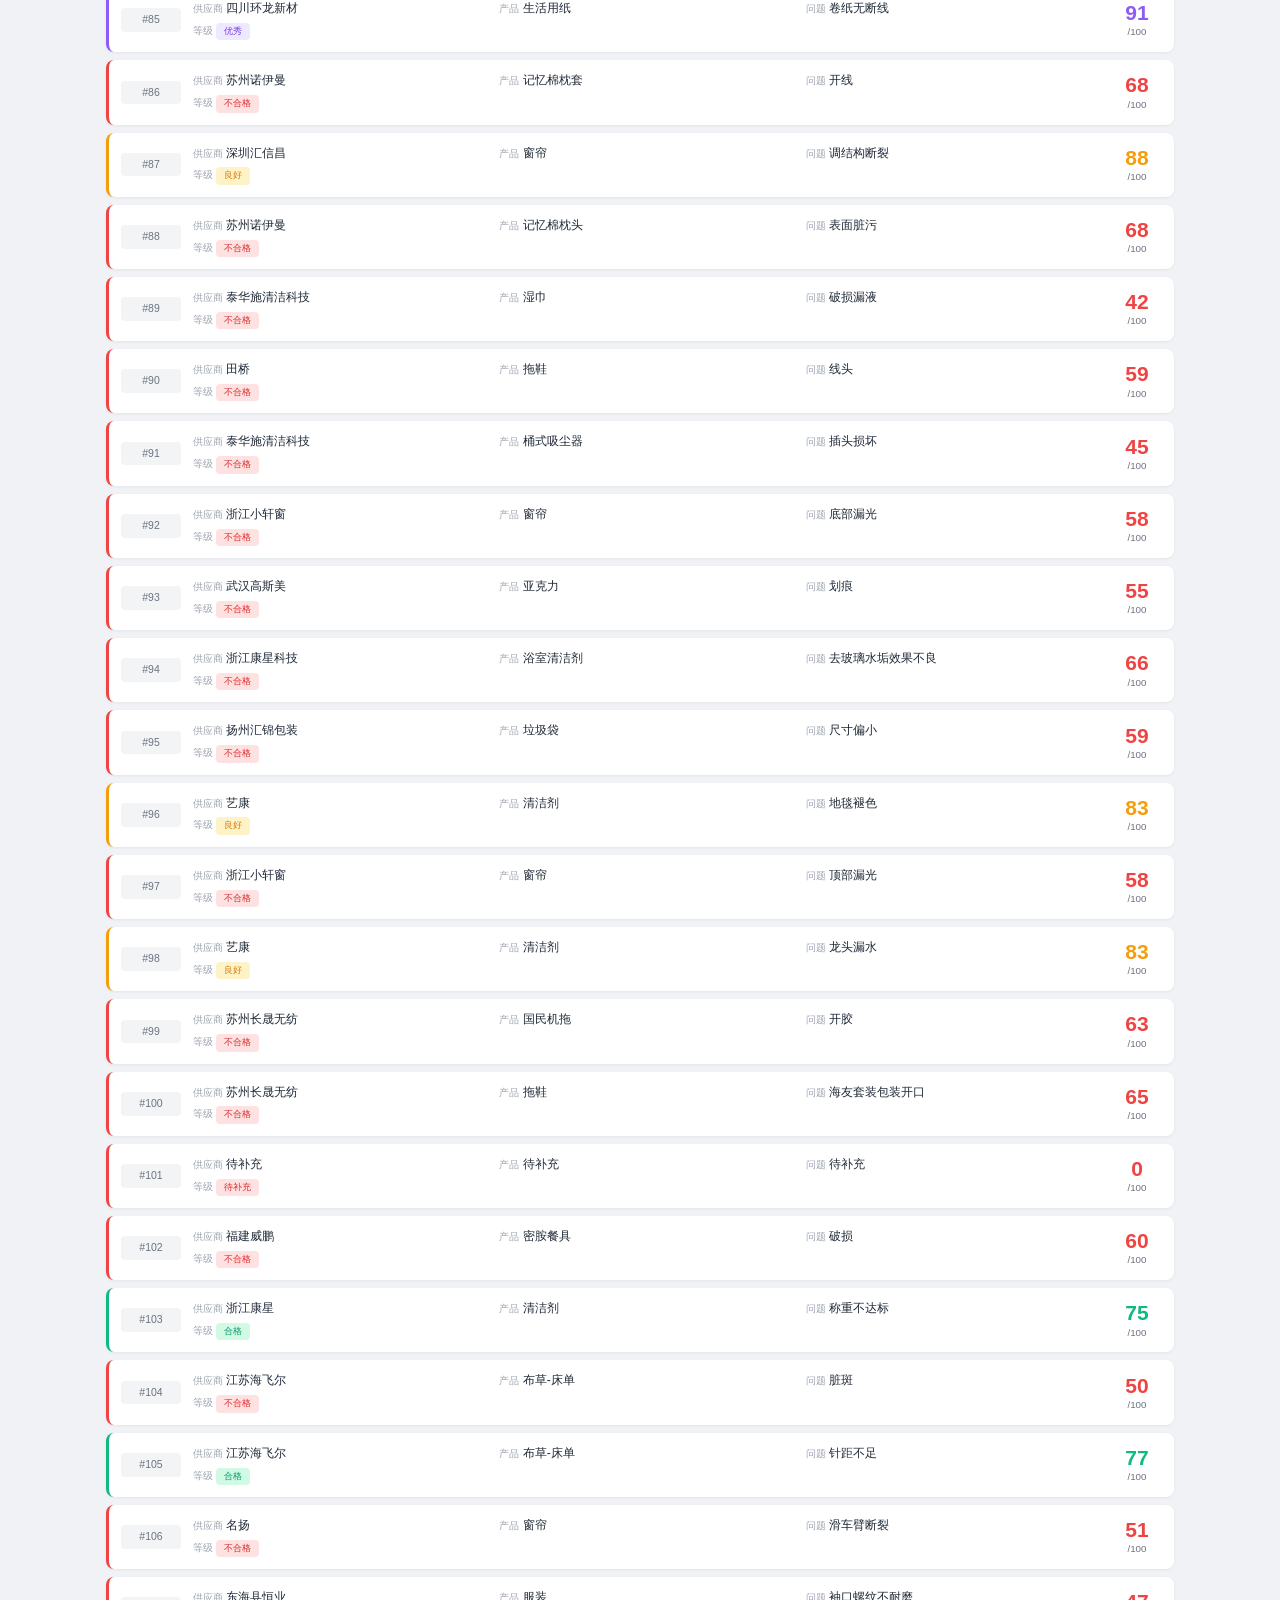
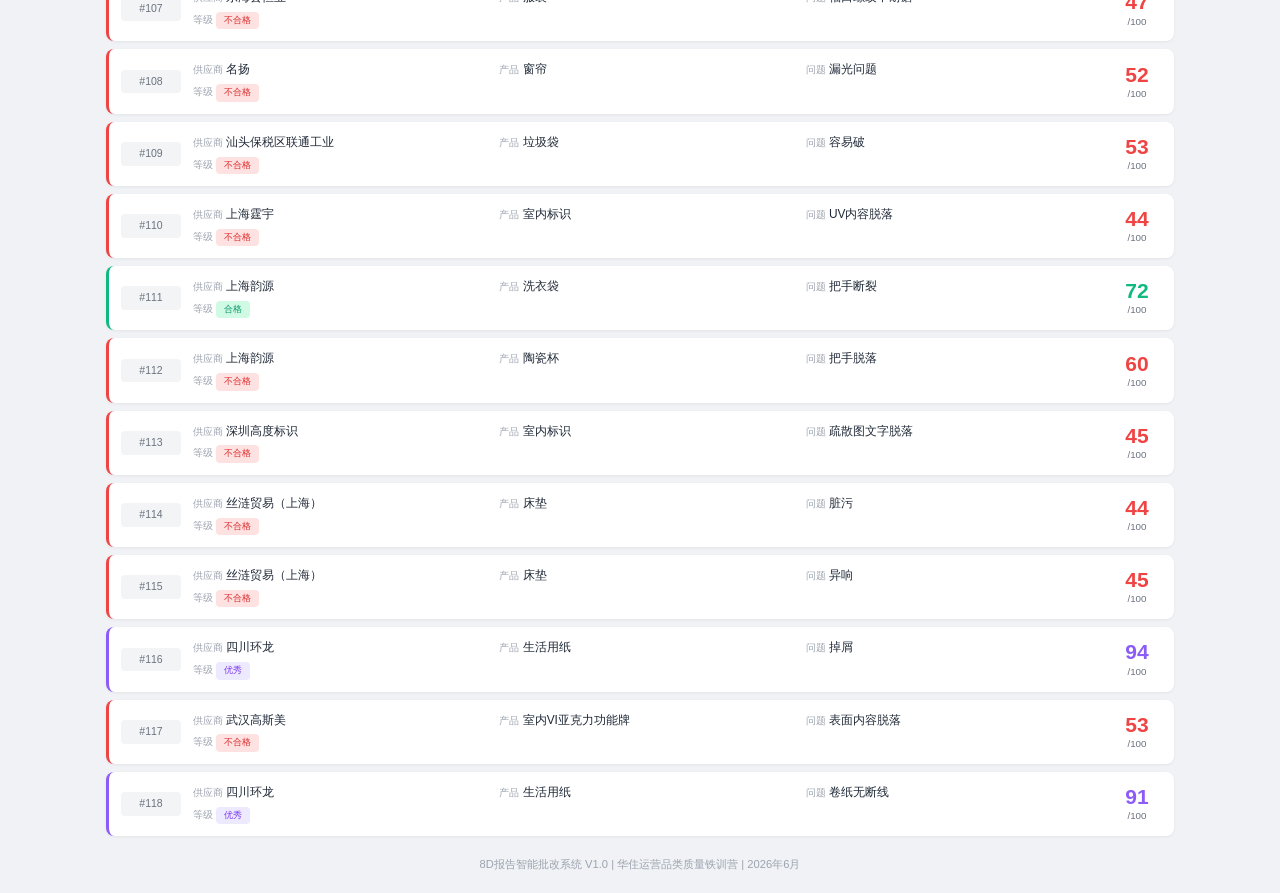
==== commit 2a1ff519: "feat: 优化界面紧凑度，增加学习指导内容" ====
--- a/index.html
+++ b/index.html
@@ -7,28 +7,34 @@
     <link rel="stylesheet" href="css/style.css">
 </head>
 <body>
+    <header>
+        <div class="container">
+            <h1>📊 8D报告智能批改系统</h1>
+            <p class="subtitle">华住运营品类质量铁训营 | 118份报告 | 2026年6月</p>
+        </div>
+    </header>
+
     <div class="container">
-        <header>
-            <h1>📊 8D报告智能批改系统</h1>
-            <p class="subtitle">华住运营品类质量铁训营 | 118份报告</p>
-        </header>
-
         <div class="stats-bar">
             <div class="stat-item">
                 <span class="stat-number">118</span>
                 <span class="stat-label">总报告数</span>
             </div>
             <div class="stat-item">
-                <span class="stat-number" style="color: #10b981;">27</span>
-                <span class="stat-label">合格(≥70)</span>
+                <span class="stat-number" style="color: #8b5cf6;">3</span>
+                <span class="stat-label">⭐ 优秀</span>
             </div>
             <div class="stat-item">
                 <span class="stat-number" style="color: #f59e0b;">8</span>
-                <span class="stat-label">良好(80-89)</span>
+                <span class="stat-label">🌟 良好</span>
             </div>
             <div class="stat-item">
-                <span class="stat-number" style="color: #8b5cf6;">3</span>
-                <span class="stat-label">优秀(≥90)</span>
+                <span class="stat-number" style="color: #10b981;">16</span>
+                <span class="stat-label">✅ 合格</span>
+            </div>
+            <div class="stat-item">
+                <span class="stat-number" style="color: #ef4444;">91</span>
+                <span class="stat-label">❌ 不合格</span>
             </div>
         </div>
 
@@ -67,6 +73,10 @@
             <p>😔 没有找到匹配的报告</p>
             <p class="hint">请尝试其他搜索关键词</p>
         </div>
+
+        <footer>
+            <p>8D报告智能批改系统 V1.0 | 华住运营品类质量铁训营 | 2026年6月</p>
+        </footer>
     </div>
 
     <script src="js/app.js"></script>
--- a/css/style.css
+++ b/css/style.css
@@ -7,111 +7,123 @@
 
 body {
     font-family: -apple-system, BlinkMacSystemFont, "Segoe UI", Roboto, "Helvetica Neue", Arial, sans-serif;
-    background: #f5f7fa;
-    color: #333;
-    line-height: 1.6;
+    background: #f0f2f5;
+    color: #1f2937;
+    line-height: 1.5;
+    font-size: 14px;
 }
 
 .container {
-    max-width: 1200px;
+    max-width: 1100px;
     margin: 0 auto;
-    padding: 20px;
+    padding: 0 16px;
 }
 
 /* Header */
 header {
-    text-align: center;
-    padding: 30px 0 20px;
-    border-bottom: 2px solid #e5e7eb;
-    margin-bottom: 30px;
+    background: linear-gradient(135deg, #1e40af 0%, #3b82f6 100%);
+    color: white;
+    padding: 16px 0;
+    margin-bottom: 16px;
+    box-shadow: 0 2px 8px rgba(0,0,0,0.1);
+}
+
+header .container {
+    padding: 0 16px;
 }
 
 header h1 {
-    font-size: 2em;
-    color: #1f2937;
-    margin-bottom: 10px;
+    font-size: 1.3em;
+    font-weight: 600;
+    margin-bottom: 4px;
 }
 
 .subtitle {
-    color: #6b7280;
-    font-size: 1.1em;
+    font-size: 0.85em;
+    opacity: 0.9;
 }
 
 .back-link {
     display: inline-block;
-    color: #3b82f6;
+    color: white;
     text-decoration: none;
-    margin-bottom: 15px;
-    font-weight: 500;
+    margin-bottom: 8px;
+    font-size: 0.85em;
+    opacity: 0.9;
 }
 
 .back-link:hover {
+    opacity: 1;
     text-decoration: underline;
 }
 
 /* Stats Bar */
 .stats-bar {
     display: flex;
-    justify-content: space-around;
-    background: white;
-    border-radius: 12px;
-    padding: 20px;
-    margin-bottom: 30px;
-    box-shadow: 0 2px 8px rgba(0,0,0,0.08);
+    gap: 12px;
+    margin-bottom: 16px;
 }
 
 .stat-item {
+    flex: 1;
+    background: white;
+    border-radius: 8px;
+    padding: 12px;
     text-align: center;
+    box-shadow: 0 1px 3px rgba(0,0,0,0.08);
 }
 
 .stat-number {
     display: block;
-    font-size: 2em;
-    font-weight: bold;
-    color: #3b82f6;
+    font-size: 1.5em;
+    font-weight: 700;
+    color: #1e40af;
+    line-height: 1.2;
 }
 
 .stat-label {
-    color: #6b7280;
-    font-size: 0.9em;
+    font-size: 0.8em;
+    color: #6b7280;
 }
 
 /* Search Section */
 .search-section {
     background: white;
-    border-radius: 12px;
-    padding: 20px;
-    margin-bottom: 20px;
-    box-shadow: 0 2px 8px rgba(0,0,0,0.08);
+    border-radius: 8px;
+    padding: 12px;
+    margin-bottom: 12px;
+    box-shadow: 0 1px 3px rgba(0,0,0,0.08);
 }
 
 .search-box {
     display: flex;
-    gap: 10px;
-    margin-bottom: 15px;
+    gap: 8px;
+    margin-bottom: 10px;
 }
 
 .search-box input {
     flex: 1;
-    padding: 12px 16px;
-    border: 2px solid #e5e7eb;
-    border-radius: 8px;
-    font-size: 1em;
+    padding: 8px 12px;
+    border: 1px solid #d1d5db;
+    border-radius: 6px;
+    font-size: 0.9em;
     outline: none;
-    transition: border-color 0.3s;
+    transition: border-color 0.2s;
 }
 
 .search-box input:focus {
     border-color: #3b82f6;
+    box-shadow: 0 0 0 2px rgba(59,130,246,0.1);
 }
 
 .btn {
-    padding: 12px 24px;
+    padding: 8px 16px;
     border: none;
-    border-radius: 8px;
-    font-size: 1em;
+    border-radius: 6px;
+    font-size: 0.9em;
     cursor: pointer;
-    transition: all 0.3s;
+    transition: all 0.2s;
+    white-space: nowrap;
 }
 
 .btn-primary {
@@ -125,18 +137,19 @@
 
 .filter-tags {
     display: flex;
-    gap: 10px;
+    gap: 6px;
     flex-wrap: wrap;
 }
 
 .filter-tag {
-    padding: 8px 16px;
-    border: 2px solid #e5e7eb;
-    border-radius: 20px;
+    padding: 4px 12px;
+    border: 1px solid #e5e7eb;
+    border-radius: 16px;
     background: white;
     cursor: pointer;
-    transition: all 0.3s;
-    font-size: 0.9em;
+    transition: all 0.2s;
+    font-size: 0.8em;
+    color: #4b5563;
 }
 
 .filter-tag:hover {
@@ -155,85 +168,102 @@
     display: flex;
     justify-content: space-between;
     align-items: center;
-    margin-bottom: 20px;
-    padding: 0 5px;
+    margin-bottom: 10px;
+    padding: 0 4px;
 }
 
 #resultsCount {
-    font-weight: 500;
+    font-size: 0.85em;
     color: #6b7280;
 }
 
 .sort-options {
     display: flex;
     align-items: center;
-    gap: 8px;
+    gap: 6px;
+    font-size: 0.8em;
+    color: #6b7280;
 }
 
 .sort-options select {
-    padding: 6px 12px;
-    border: 2px solid #e5e7eb;
-    border-radius: 6px;
-    font-size: 0.9em;
+    padding: 4px 8px;
+    border: 1px solid #d1d5db;
+    border-radius: 4px;
+    font-size: 0.85em;
     outline: none;
     cursor: pointer;
+    background: white;
 }
 
 /* Report List */
 .report-list {
     display: grid;
-    gap: 15px;
+    gap: 8px;
 }
 
 .report-card {
     background: white;
-    border-radius: 12px;
-    padding: 20px;
-    box-shadow: 0 2px 8px rgba(0,0,0,0.08);
+    border-radius: 8px;
+    padding: 12px;
+    box-shadow: 0 1px 3px rgba(0,0,0,0.06);
     cursor: pointer;
-    transition: all 0.3s;
-    border-left: 4px solid #e5e7eb;
+    transition: all 0.2s;
+    border-left: 3px solid #e5e7eb;
+    display: grid;
+    grid-template-columns: 60px 1fr auto;
+    gap: 12px;
+    align-items: center;
 }
 
 .report-card:hover {
-    box-shadow: 0 4px 16px rgba(0,0,0,0.12);
-    transform: translateY(-2px);
-}
-
-.report-card.excellent {
-    border-left-color: #8b5cf6;
-}
-
-.report-card.good {
-    border-left-color: #f59e0b;
-}
-
-.report-card.pass {
-    border-left-color: #10b981;
-}
-
-.report-card.fail {
-    border-left-color: #ef4444;
-}
-
-.report-header {
-    display: flex;
-    justify-content: space-between;
-    align-items: center;
-    margin-bottom: 12px;
-}
-
-.report-id {
-    font-size: 0.85em;
+    box-shadow: 0 2px 8px rgba(0,0,0,0.1);
+    transform: translateY(-1px);
+}
+
+.report-card.excellent { border-left-color: #8b5cf6; }
+.report-card.good { border-left-color: #f59e0b; }
+.report-card.pass { border-left-color: #10b981; }
+.report-card.fail { border-left-color: #ef4444; }
+
+.report-id-badge {
+    font-size: 0.75em;
     color: #6b7280;
     background: #f3f4f6;
-    padding: 4px 10px;
-    border-radius: 12px;
+    padding: 4px 8px;
+    border-radius: 4px;
+    text-align: center;
+    font-weight: 500;
+}
+
+.report-main {
+    display: grid;
+    grid-template-columns: 1fr 1fr 1fr;
+    gap: 4px 12px;
+}
+
+.report-main-item {
+    font-size: 0.85em;
+}
+
+.report-main-label {
+    color: #9ca3af;
+    font-size: 0.8em;
+}
+
+.report-main-value {
+    color: #1f2937;
+    font-weight: 500;
+}
+
+.report-score-badge {
+    text-align: center;
+    min-width: 50px;
 }
 
 .report-score {
-    font-size: 1.8em;
-    font-weight: bold;
+    font-size: 1.5em;
+    font-weight: 700;
+    line-height: 1.2;
 }
 
 .report-score.excellent { color: #8b5cf6; }
@@ -241,314 +271,314 @@
 .report-score.pass { color: #10b981; }
 .report-score.fail { color: #ef4444; }
 
-.report-info {
+.report-grade {
+    font-size: 0.7em;
+    color: #6b7280;
+}
+
+/* Report Detail Page */
+.detail-grid {
+    display: grid;
+    grid-template-columns: 200px 1fr;
+    gap: 16px;
+    margin-bottom: 16px;
+}
+
+.detail-sidebar {
+    position: sticky;
+    top: 16px;
+    align-self: start;
+}
+
+.sidebar-card {
+    background: white;
+    border-radius: 8px;
+    padding: 16px;
+    box-shadow: 0 1px 3px rgba(0,0,0,0.08);
+    margin-bottom: 12px;
+}
+
+.sidebar-card h3 {
+    font-size: 0.85em;
+    color: #6b7280;
+    margin-bottom: 8px;
+    border-bottom: 1px solid #f3f4f6;
+    padding-bottom: 6px;
+}
+
+.sidebar-score {
+    text-align: center;
+    margin-bottom: 12px;
+}
+
+.sidebar-score .score {
+    font-size: 2.5em;
+    font-weight: 700;
+    line-height: 1;
+}
+
+.sidebar-score .grade {
+    font-size: 0.9em;
+    color: #6b7280;
+    margin-top: 4px;
+}
+
+.sidebar-info {
+    font-size: 0.85em;
+}
+
+.sidebar-info-item {
+    display: flex;
+    justify-content: space-between;
+    padding: 4px 0;
+    border-bottom: 1px solid #f9fafb;
+}
+
+.sidebar-info-label {
+    color: #9ca3af;
+}
+
+.sidebar-info-value {
+    font-weight: 500;
+    color: #1f2937;
+}
+
+.score-bar {
+    display: flex;
+    align-items: center;
+    gap: 8px;
+    padding: 6px 0;
+    border-bottom: 1px solid #f9fafb;
+}
+
+.score-bar-label {
+    width: 24px;
+    font-size: 0.8em;
+    font-weight: 600;
+    color: #4b5563;
+}
+
+.score-bar-track {
+    flex: 1;
+    height: 6px;
+    background: #f3f4f6;
+    border-radius: 3px;
+    overflow: hidden;
+}
+
+.score-bar-fill {
+    height: 100%;
+    border-radius: 3px;
+    transition: width 0.3s;
+}
+
+.score-bar-fill.high { background: #10b981; }
+.score-bar-fill.medium { background: #f59e0b; }
+.score-bar-fill.low { background: #ef4444; }
+
+.score-bar-value {
+    width: 36px;
+    text-align: right;
+    font-size: 0.8em;
+    font-weight: 600;
+    color: #4b5563;
+}
+
+.detail-content {
+    min-width: 0;
+}
+
+.detail-section {
+    background: white;
+    border-radius: 8px;
+    padding: 16px;
+    margin-bottom: 12px;
+    box-shadow: 0 1px 3px rgba(0,0,0,0.08);
+}
+
+.detail-section h2 {
+    font-size: 1em;
+    color: #1f2937;
+    margin-bottom: 12px;
+    padding-bottom: 8px;
+    border-bottom: 2px solid #e5e7eb;
+}
+
+.dimension-card {
+    border: 1px solid #e5e7eb;
+    border-radius: 6px;
+    margin-bottom: 10px;
+    overflow: hidden;
+}
+
+.dimension-header {
+    display: flex;
+    justify-content: space-between;
+    align-items: center;
+    padding: 10px 12px;
+    background: #f9fafb;
+    border-bottom: 1px solid #e5e7eb;
+    cursor: pointer;
+}
+
+.dimension-title {
+    font-size: 0.9em;
+    font-weight: 600;
+    color: #1f2937;
+}
+
+.dimension-score {
+    font-size: 0.9em;
+    font-weight: 700;
+}
+
+.dimension-body {
+    padding: 12px;
+}
+
+.dimension-grid {
     display: grid;
     grid-template-columns: 1fr 1fr;
-    gap: 10px;
-    margin-bottom: 12px;
-}
-
-.report-info-item {
-    display: flex;
-    flex-direction: column;
-}
-
-.report-info-label {
-    font-size: 0.8em;
-    color: #6b7280;
-    margin-bottom: 2px;
-}
-
-.report-info-value {
-    font-weight: 500;
-    color: #1f2937;
-}
-
-.report-highlights {
-    margin-bottom: 10px;
-}
-
-.report-highlights h4 {
-    font-size: 0.9em;
-    color: #10b981;
-    margin-bottom: 5px;
-}
-
-.report-highlights ul {
-    list-style: none;
-    padding-left: 0;
-}
-
-.report-highlights li {
-    font-size: 0.85em;
-    color: #059669;
-    padding: 2px 0;
-    padding-left: 15px;
-    position: relative;
-}
-
-.report-highlights li::before {
-    content: "✓";
-    position: absolute;
-    left: 0;
-    color: #10b981;
-}
-
-.report-shortcomings {
-    margin-bottom: 10px;
-}
-
-.report-shortcomings h4 {
-    font-size: 0.9em;
-    color: #ef4444;
-    margin-bottom: 5px;
-}
-
-.report-shortcomings ul {
-    list-style: none;
-    padding-left: 0;
-}
-
-.report-shortcomings li {
-    font-size: 0.85em;
-    color: #dc2626;
-    padding: 2px 0;
-    padding-left: 15px;
-    position: relative;
-}
-
-.report-shortcomings li::before {
-    content: "✗";
-    position: absolute;
-    left: 0;
-    color: #ef4444;
-}
-
-.scores-bar {
-    display: flex;
-    gap: 8px;
-    flex-wrap: wrap;
-}
-
-.score-badge {
-    padding: 4px 10px;
-    border-radius: 6px;
-    font-size: 0.8em;
-    font-weight: 500;
-    background: #f3f4f6;
-    color: #4b5563;
-}
-
-.score-badge.high {
-    background: #d1fae5;
-    color: #065f46;
-}
-
-.score-badge.medium {
-    background: #fef3c7;
-    color: #92400e;
-}
-
-.score-badge.low {
-    background: #fee2e2;
-    color: #991b1b;
-}
-
-/* Report Detail Page */
-.detail-header {
-    background: white;
-    border-radius: 12px;
-    padding: 30px;
-    margin-bottom: 30px;
-    box-shadow: 0 2px 8px rgba(0,0,0,0.08);
-}
-
-.detail-title {
-    font-size: 1.8em;
-    margin-bottom: 20px;
-    color: #1f2937;
-}
-
-.detail-scores {
-    display: grid;
-    grid-template-columns: repeat(4, 1fr);
-    gap: 15px;
-    margin-bottom: 20px;
-}
-
-.detail-score-item {
-    text-align: center;
-    padding: 15px;
-    background: #f9fafb;
-    border-radius: 8px;
-}
-
-.detail-score-label {
-    font-size: 0.85em;
-    color: #6b7280;
-    margin-bottom: 5px;
-}
-
-.detail-score-value {
-    font-size: 1.5em;
-    font-weight: bold;
-}
-
-.detail-score-max {
-    font-size: 0.8em;
-    color: #9ca3af;
-}
-
-.detail-section {
-    background: white;
-    border-radius: 12px;
-    padding: 25px;
-    margin-bottom: 20px;
-    box-shadow: 0 2px 8px rgba(0,0,0,0.08);
-}
-
-.detail-section h2 {
-    font-size: 1.3em;
-    margin-bottom: 15px;
-    color: #1f2937;
-    border-bottom: 2px solid #e5e7eb;
-    padding-bottom: 10px;
-}
-
-.detail-dimension {
-    margin-bottom: 20px;
-    padding: 15px;
-    background: #f9fafb;
-    border-radius: 8px;
-}
-
-.detail-dimension-header {
-    display: flex;
-    justify-content: space-between;
-    align-items: center;
-    margin-bottom: 10px;
-}
-
-.detail-dimension-title {
-    font-weight: 600;
-    color: #1f2937;
-}
-
-.detail-dimension-score {
-    font-size: 1.2em;
-    font-weight: bold;
-}
-
-.detail-dimension-content {
-    display: grid;
-    grid-template-columns: 1fr 1fr;
-    gap: 15px;
-}
-
-.detail-highlights, .detail-shortcomings {
+    gap: 12px;
+    margin-bottom: 12px;
+}
+
+.dimension-card-item {
     padding: 10px;
     border-radius: 6px;
-}
-
-.detail-highlights {
+    font-size: 0.85em;
+    line-height: 1.5;
+}
+
+.dimension-card-item.highlights {
     background: #f0fdf4;
     border-left: 3px solid #10b981;
 }
 
-.detail-shortcomings {
+.dimension-card-item.shortcomings {
     background: #fef2f2;
     border-left: 3px solid #ef4444;
 }
 
-.detail-highlights h4, .detail-shortcomings h4 {
-    font-size: 0.9em;
-    margin-bottom: 5px;
-}
-
-.detail-highlights h4 {
+.dimension-card-item h4 {
+    font-size: 0.8em;
+    margin-bottom: 4px;
+    font-weight: 600;
+}
+
+.dimension-card-item.highlights h4 {
     color: #059669;
 }
 
-.detail-shortcomings h4 {
+.dimension-card-item.shortcomings h4 {
     color: #dc2626;
 }
 
-.detail-highlights p, .detail-shortcomings p {
-    font-size: 0.9em;
+.dimension-card-item p {
+    color: #4b5563;
+}
+
+.learning-card {
+    background: #eff6ff;
+    border: 1px solid #bfdbfe;
+    border-radius: 6px;
+    padding: 12px;
+}
+
+.learning-card h4 {
+    font-size: 0.85em;
+    color: #1e40af;
+    margin-bottom: 6px;
+    font-weight: 600;
+}
+
+.learning-card p {
+    font-size: 0.85em;
+    color: #1e3a8a;
     line-height: 1.5;
 }
 
-.detail-highlights p {
-    color: #065f46;
-}
-
-.detail-shortcomings p {
-    color: #991b1b;
+.learning-card ul {
+    margin-left: 16px;
+    font-size: 0.85em;
+    color: #1e3a8a;
+    line-height: 1.6;
 }
 
 /* Comparison Section */
 .comparison-section {
     background: white;
-    border-radius: 12px;
-    padding: 25px;
-    margin-bottom: 20px;
-    box-shadow: 0 2px 8px rgba(0,0,0,0.08);
+    border-radius: 8px;
+    padding: 16px;
+    margin-bottom: 12px;
+    box-shadow: 0 1px 3px rgba(0,0,0,0.08);
 }
 
 .comparison-section h2 {
-    font-size: 1.3em;
-    margin-bottom: 15px;
+    font-size: 1em;
     color: #1f2937;
+    margin-bottom: 12px;
+    padding-bottom: 8px;
     border-bottom: 2px solid #e5e7eb;
-    padding-bottom: 10px;
 }
 
 /* Suggestions Section */
 .suggestions-section {
     background: white;
-    border-radius: 12px;
-    padding: 25px;
-    margin-bottom: 20px;
-    box-shadow: 0 2px 8px rgba(0,0,0,0.08);
+    border-radius: 8px;
+    padding: 16px;
+    margin-bottom: 12px;
+    box-shadow: 0 1px 3px rgba(0,0,0,0.08);
 }
 
 .suggestions-section h2 {
-    font-size: 1.3em;
-    margin-bottom: 15px;
+    font-size: 1em;
     color: #1f2937;
+    margin-bottom: 12px;
+    padding-bottom: 8px;
     border-bottom: 2px solid #e5e7eb;
-    padding-bottom: 10px;
 }
 
 .suggestions-content {
-    padding: 15px;
+    padding: 12px;
     background: #eff6ff;
-    border-radius: 8px;
+    border-radius: 6px;
     border-left: 3px solid #3b82f6;
+    font-size: 0.85em;
+    line-height: 1.6;
+    color: #1e3a8a;
 }
 
 .suggestions-content p {
-    margin-bottom: 10px;
-    line-height: 1.6;
+    margin-bottom: 8px;
+}
+
+.suggestions-content ul {
+    margin-left: 16px;
+    margin-bottom: 8px;
+}
+
+.suggestions-content li {
+    margin-bottom: 4px;
 }
 
 /* No Results */
 .no-results {
     text-align: center;
-    padding: 60px 20px;
-    background: white;
-    border-radius: 12px;
-    box-shadow: 0 2px 8px rgba(0,0,0,0.08);
+    padding: 40px 20px;
+    background: white;
+    border-radius: 8px;
+    box-shadow: 0 1px 3px rgba(0,0,0,0.08);
 }
 
 .no-results p {
-    font-size: 1.2em;
-    color: #6b7280;
-    margin-bottom: 10px;
+    font-size: 1em;
+    color: #6b7280;
+    margin-bottom: 8px;
 }
 
 .hint {
-    font-size: 0.9em !important;
+    font-size: 0.85em !important;
     color: #9ca3af !important;
 }
 
@@ -556,23 +586,36 @@
 @media (max-width: 768px) {
     .stats-bar {
         flex-wrap: wrap;
-        gap: 15px;
     }
 
     .stat-item {
         flex: 1;
-        min-width: 100px;
-    }
-
-    .detail-scores {
-        grid-template-columns: repeat(2, 1fr);
-    }
-
-    .detail-dimension-content {
+        min-width: 80px;
+    }
+
+    .stat-number {
+        font-size: 1.2em;
+    }
+
+    .detail-grid {
         grid-template-columns: 1fr;
     }
 
-    .report-info {
+    .detail-sidebar {
+        position: static;
+    }
+
+    .report-card {
+        grid-template-columns: 50px 1fr 50px;
+        gap: 8px;
+        padding: 10px;
+    }
+
+    .report-main {
+        grid-template-columns: 1fr 1fr;
+    }
+
+    .dimension-grid {
         grid-template-columns: 1fr;
     }
 
@@ -588,23 +631,57 @@
 /* Loading */
 .loading {
     text-align: center;
-    padding: 40px;
-    color: #6b7280;
-}
-
-.loading::after {
-    content: "";
+    padding: 30px;
+    color: #6b7280;
+    font-size: 0.9em;
+}
+
+/* Tabs */
+.tabs {
+    display: flex;
+    gap: 0;
+    border-bottom: 2px solid #e5e7eb;
+    margin-bottom: 12px;
+}
+
+.tab {
+    padding: 8px 16px;
+    font-size: 0.85em;
+    color: #6b7280;
+    cursor: pointer;
+    border-bottom: 2px solid transparent;
+    margin-bottom: -2px;
+    transition: all 0.2s;
+}
+
+.tab:hover {
+    color: #3b82f6;
+}
+
+.tab.active {
+    color: #3b82f6;
+    border-bottom-color: #3b82f6;
+    font-weight: 600;
+}
+
+/* Tag */
+.tag {
     display: inline-block;
-    width: 20px;
-    height: 20px;
-    border: 2px solid #e5e7eb;
-    border-top-color: #3b82f6;
-    border-radius: 50%;
-    animation: spin 0.8s linear infinite;
-    margin-left: 10px;
-    vertical-align: middle;
-}
-
-@keyframes spin {
-    to { transform: rotate(360deg); }
+    padding: 2px 8px;
+    border-radius: 4px;
+    font-size: 0.75em;
+    font-weight: 500;
+}
+
+.tag.excellent { background: #ede9fe; color: #7c3aed; }
+.tag.good { background: #fef3c7; color: #d97706; }
+.tag.pass { background: #d1fae5; color: #059669; }
+.tag.fail { background: #fee2e2; color: #dc2626; }
+
+/* Footer */
+footer {
+    text-align: center;
+    padding: 20px;
+    color: #9ca3af;
+    font-size: 0.8em;
 }
